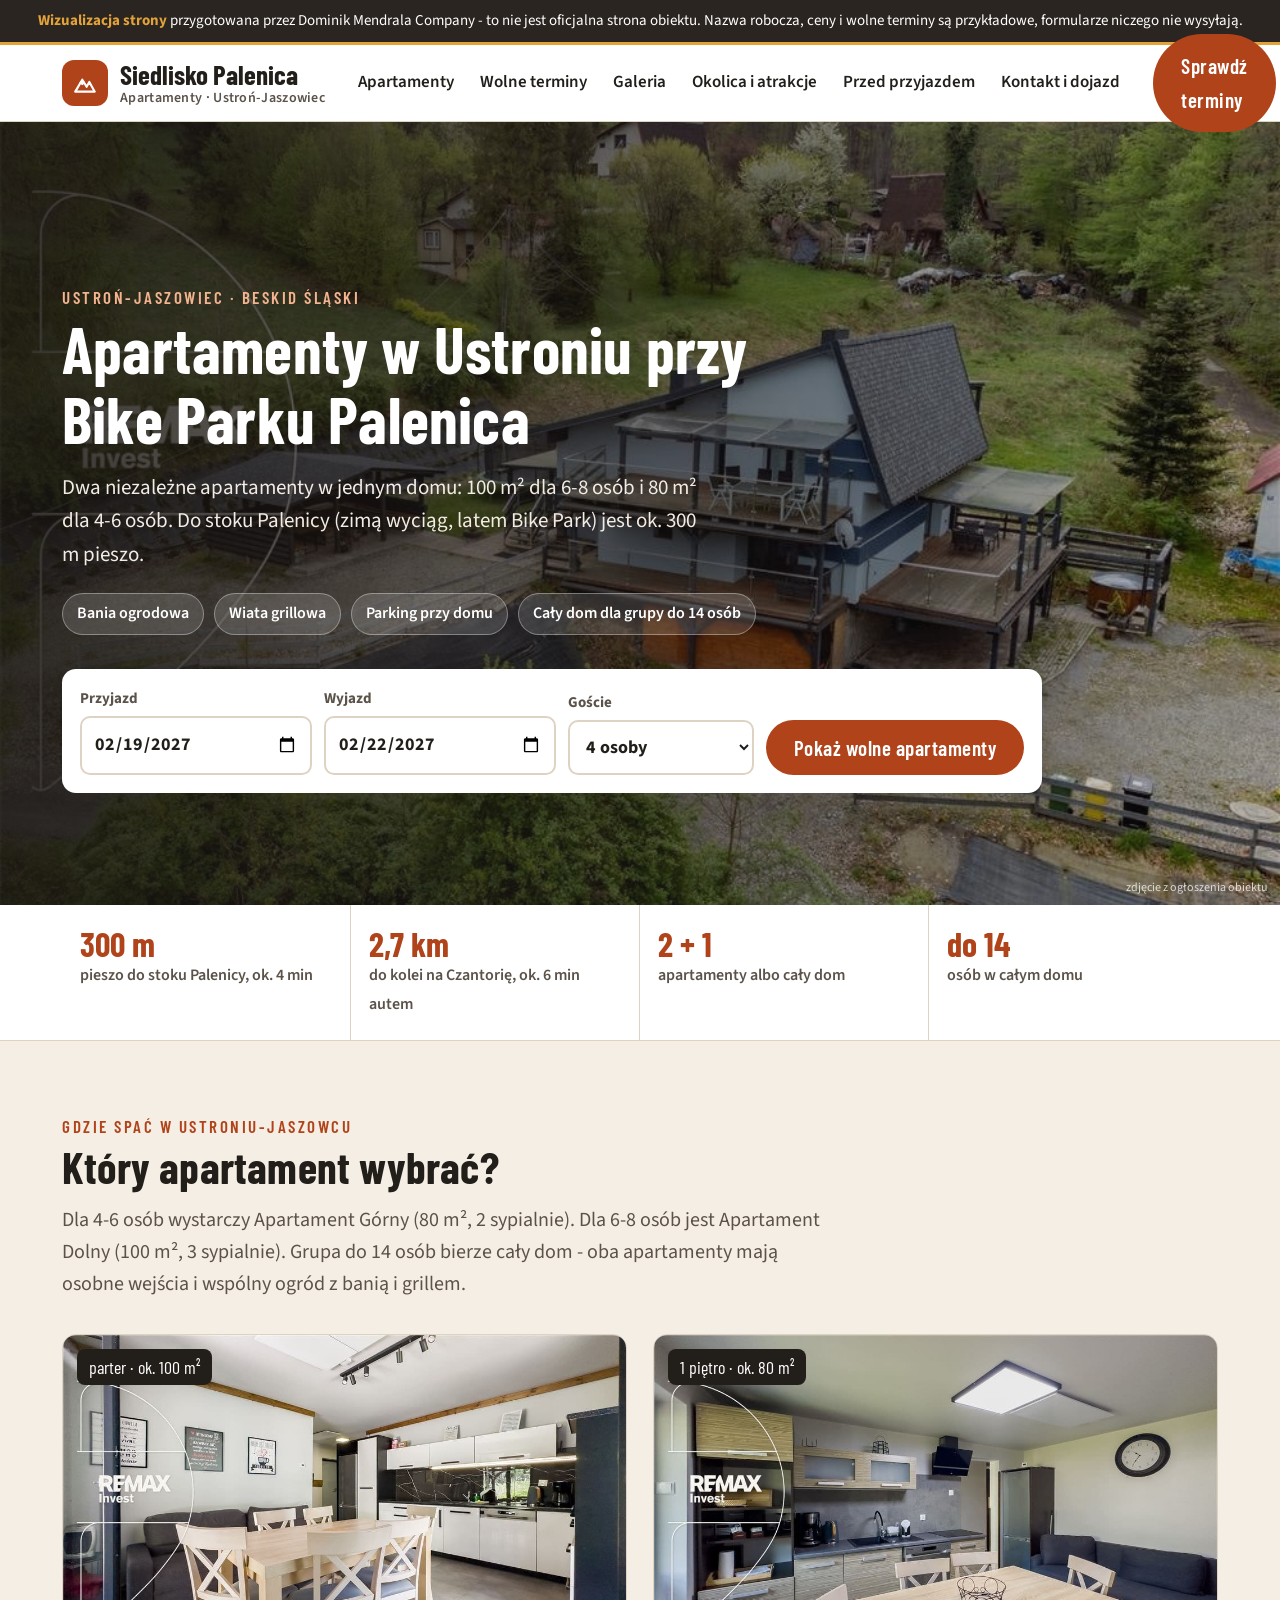
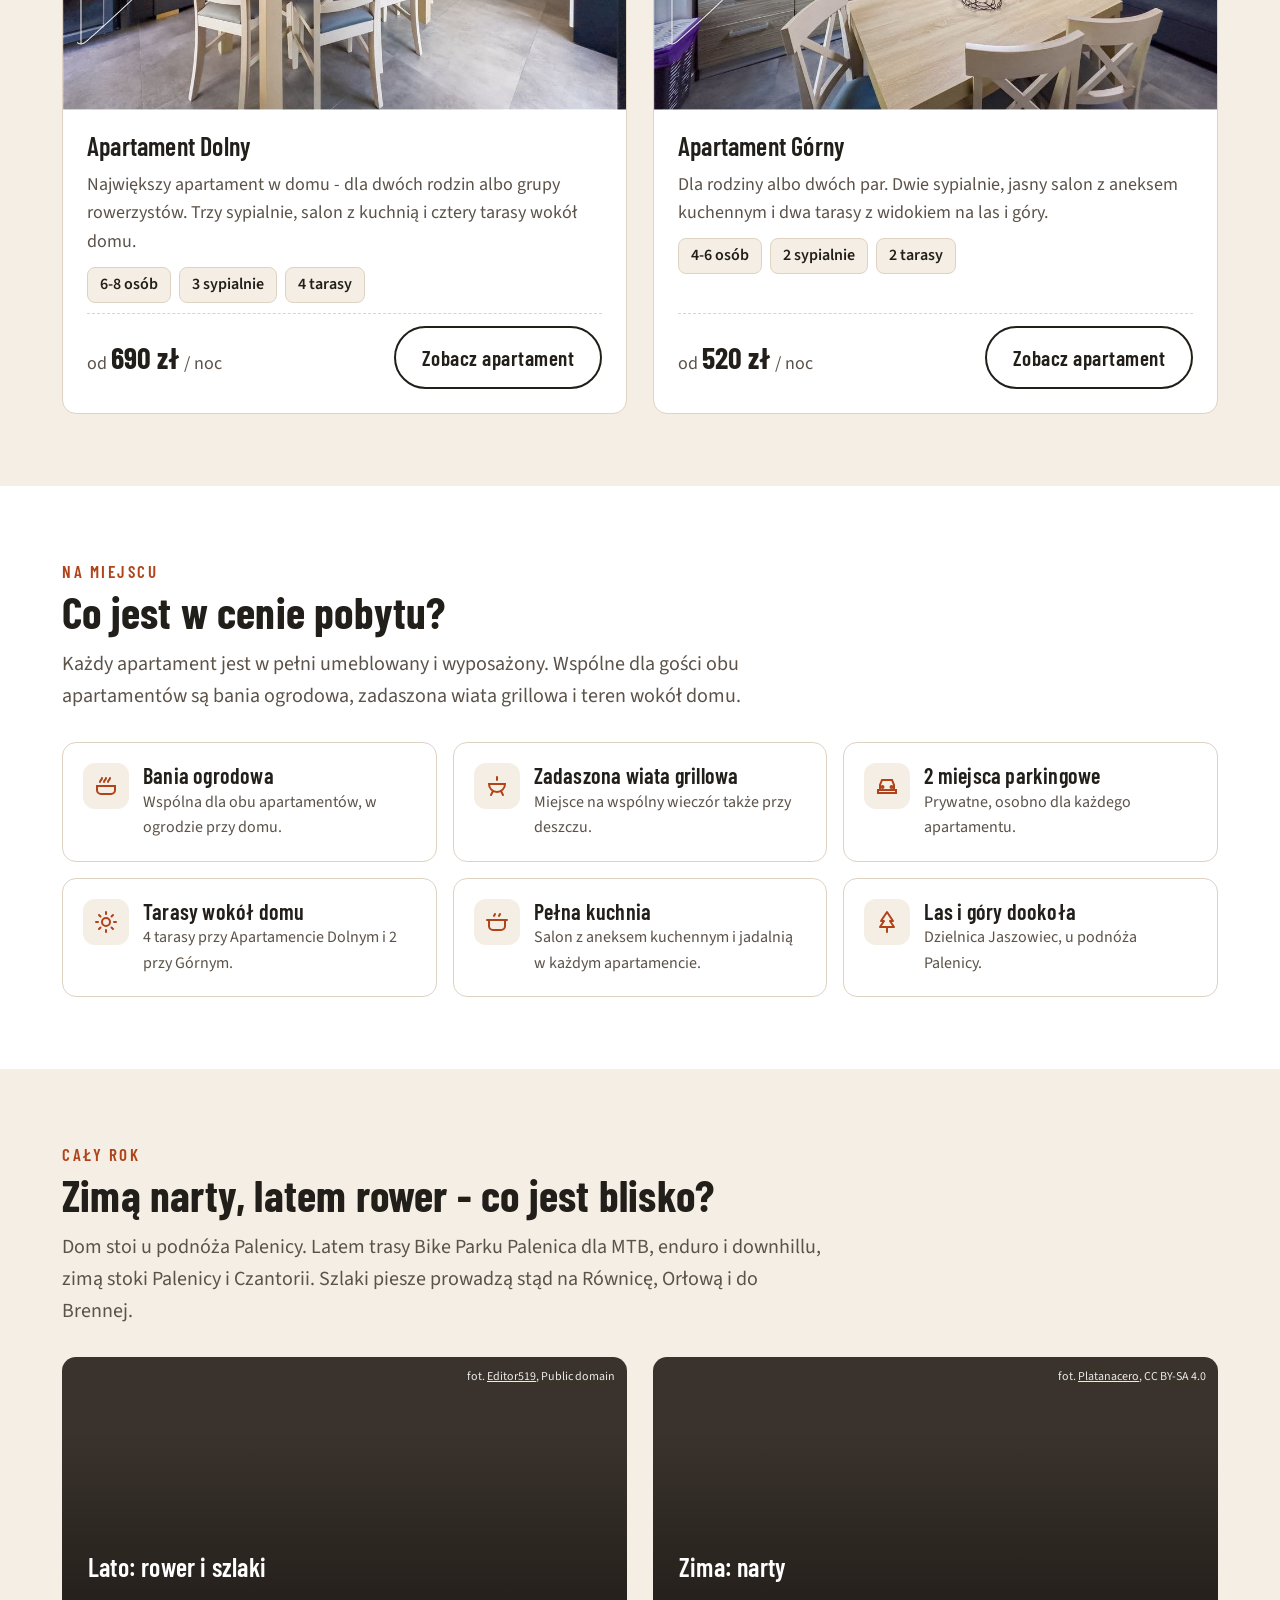
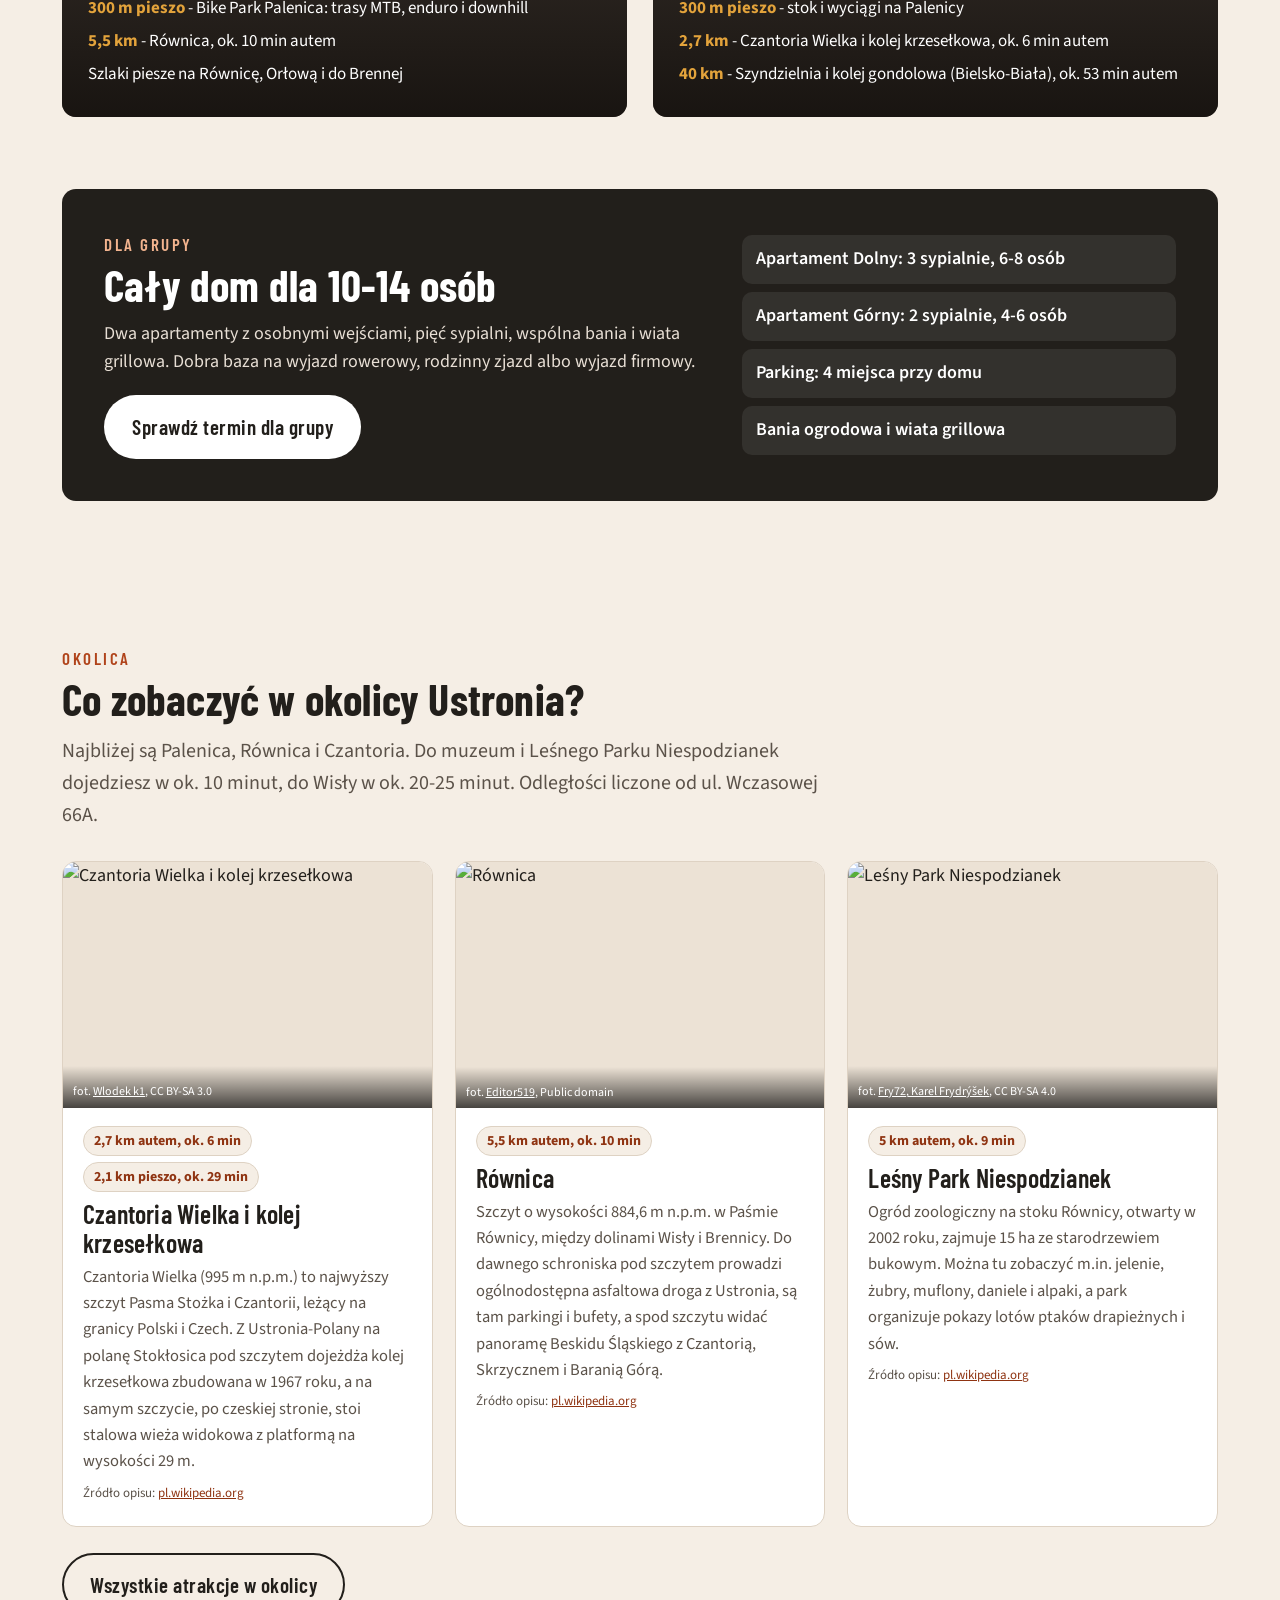
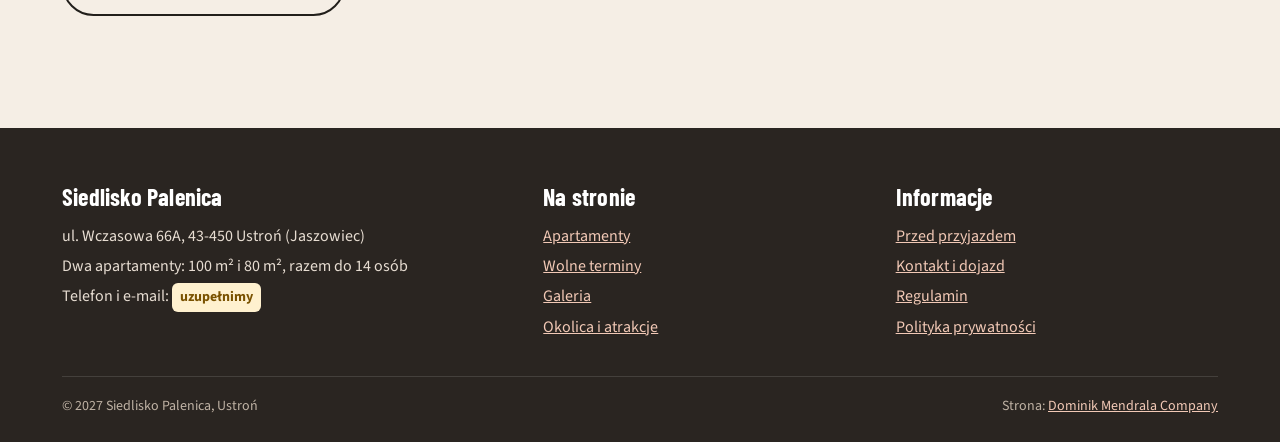
==== index.html @ 00239692 "Wizualizacja strony (próbka)" ====
<!DOCTYPE html>
<html lang="pl">
<head>
<meta charset="UTF-8">
<meta name="viewport" content="width=device-width, initial-scale=1">
<title>Apartamenty w Ustroniu przy Bike Parku Palenica dla 4-14 osób</title>
<meta name="description" content="Dwa apartamenty 80 i 100 m² w Ustroniu-Jaszowcu, 300 m pieszo do Bike Parku Palenica. Bania, grill, tarasy, parking. Sprawdź wolne terminy online.">
<meta name="robots" content="noindex, nofollow">
<link rel="preconnect" href="https://fonts.googleapis.com">
<link rel="preconnect" href="https://fonts.gstatic.com" crossorigin>
<link rel="stylesheet" href="https://fonts.googleapis.com/css2?family=Barlow+Condensed:wght@600;700&family=Source+Sans+3:wght@400;600;700&display=swap">
<link rel="stylesheet" href="assets/style.css?v=20261124b">
</head>
<body data-base="" data-page="start">
<div class="demo-bar"><span class="db-long"><b>Wizualizacja strony</b> przygotowana przez Dominik Mendrala Company - to nie jest oficjalna strona obiektu. Nazwa robocza, ceny i wolne terminy są przykładowe, formularze niczego nie wysyłają.</span><span class="db-short"><b>Próbka strony</b> - to nie jest oficjalna strona obiektu, ceny i terminy przykładowe</span></div>
<header>
  <div class="wrap nav">
    <a class="logo" href="./" aria-label="Siedlisko Palenica - strona główna">
      <span class="logo-mark" aria-hidden="true"><svg width="26" height="26" viewBox="0 0 24 24" fill="none" stroke="currentColor" stroke-width="2" stroke-linecap="round" stroke-linejoin="round"><path d="m3 20 6.5-11 4 6.5L16 11l5 9z"/><path d="m8 11.5 1.5 1.5 1.5-1.5"/></svg></span>
      <span class="logo-txt">Siedlisko Palenica<small>Apartamenty · Ustroń-Jaszowiec</small></span>
    </a>
    <ul class="menu"><li><a href="apartamenty/">Apartamenty</a></li><li><a href="rezerwacja/">Wolne terminy</a></li><li><a href="galeria/">Galeria</a></li><li><a href="okolica/">Okolica i atrakcje</a></li><li><a href="przed-przyjazdem/">Przed przyjazdem</a></li><li><a href="kontakt/">Kontakt i dojazd</a></li></ul>
    <div class="nav-right"><a class="btn btn-rust" href="rezerwacja/">Sprawdź terminy</a></div>
    <button class="burger" type="button" aria-label="Menu" aria-expanded="false" onclick="const h=this.closest('header');h.classList.toggle('open');this.setAttribute('aria-expanded',h.classList.contains('open'))"><span></span><span></span><span></span></button>
  </div>
</header>
<main>
<section class="hero" style="background-image:url('img/dom-z-apartamentami-ustron-jaszowiec.jpg')">
  <div class="wrap">
    <span class="kicker" style="color:#f3b48f">Ustroń-Jaszowiec · Beskid Śląski</span>
    <h1>Apartamenty w Ustroniu przy Bike Parku Palenica</h1>
    <p class="sub">Dwa niezależne apartamenty w jednym domu: 100 m² dla 6-8 osób i 80 m² dla 4-6 osób. Do stoku Palenicy (zimą wyciąg, latem Bike Park) jest ok. 300 m pieszo.</p>
    <div class="chips"><span class="chip">Bania ogrodowa</span><span class="chip">Wiata grillowa</span><span class="chip">Parking przy domu</span><span class="chip">Cały dom dla grupy do 14 osób</span></div>
    <form class="search" id="quickSearch" action="rezerwacja/" method="get">
      <label>Przyjazd<input type="date" id="sIn" name="in" min="2026-12-01" max="2027-11-29" value="2027-02-19" required></label>
      <label>Wyjazd<input type="date" id="sOut" name="out" min="2026-12-02" max="2027-11-30" value="2027-02-22" required></label>
      <label>Goście<select id="sGuests" name="g"><option value="1">1 osoba</option><option value="2">2 osoby</option><option value="3">3 osoby</option><option value="4" selected>4 osoby</option><option value="5">5 osób</option><option value="6">6 osób</option><option value="7">7 osób</option><option value="8">8 osób</option><option value="9">9 osób</option><option value="10">10 osób</option><option value="11">11 osób</option><option value="12">12 osób</option><option value="13">13 osób</option><option value="14">14 osób</option></select></label>
      <button class="btn btn-rust" type="submit">Pokaż wolne apartamenty</button>
    </form>
  </div>
  <div class="photo-credit">zdjęcie z ogłoszenia obiektu</div>
</section>
<div class="facts"><div class="wrap">
  <div class="fact"><b>300 m</b><span>pieszo do stoku Palenicy, ok. 4 min</span></div>
  <div class="fact"><b>2,7 km</b><span>do kolei na Czantorię, ok. 6 min autem</span></div>
  <div class="fact"><b>2 + 1</b><span>apartamenty albo cały dom</span></div>
  <div class="fact"><b>do 14</b><span>osób w całym domu</span></div>
</div></div>
<section><div class="wrap">
  <span class="kicker">Gdzie spać w Ustroniu-Jaszowcu</span>
  <h2>Który apartament wybrać?</h2>
  <p class="lead">Dla 4-6 osób wystarczy Apartament Górny (80 m², 2 sypialnie). Dla 6-8 osób jest Apartament Dolny (100 m², 3 sypialnie). Grupa do 14 osób bierze cały dom - oba apartamenty mają osobne wejścia i wspólny ogród z banią i grillem.</p>
  <div class="apt-pair"><article class="apt">
    <div class="pic"><img src="img/salon-z-kuchnia-apartament-dolny-ustron.jpg" alt="Salon z aneksem kuchennym i stołem w Apartamencie Dolnym" loading="lazy" data-full="img/salon-z-kuchnia-apartament-dolny-ustron.jpg"><span class="tag">parter · ok. 100 m²</span></div>
    <div class="body">
      <h3>Apartament Dolny</h3>
      <p class="muted">Największy apartament w domu - dla dwóch rodzin albo grupy rowerzystów. Trzy sypialnie, salon z kuchnią i cztery tarasy wokół domu.</p>
      <div class="specs"><span>6-8 osób</span><span>3 sypialnie</span><span>4 tarasy</span></div>
      <div class="from"><div><span class="muted">od</span> <b>690 zł</b> <span class="muted">/ noc</span></div><a class="btn btn-line" href="apartamenty/#dolny">Zobacz apartament</a></div>
    </div>
  </article><article class="apt">
    <div class="pic"><img src="img/salon-z-kuchnia-apartament-gorny-ustron.jpg" alt="Kuchnia z jadalnią i sofą w Apartamencie Górnym" loading="lazy" data-full="img/salon-z-kuchnia-apartament-gorny-ustron.jpg"><span class="tag">1 piętro · ok. 80 m²</span></div>
    <div class="body">
      <h3>Apartament Górny</h3>
      <p class="muted">Dla rodziny albo dwóch par. Dwie sypialnie, jasny salon z aneksem kuchennym i dwa tarasy z widokiem na las i góry.</p>
      <div class="specs"><span>4-6 osób</span><span>2 sypialnie</span><span>2 tarasy</span></div>
      <div class="from"><div><span class="muted">od</span> <b>520 zł</b> <span class="muted">/ noc</span></div><a class="btn btn-line" href="apartamenty/#gorny">Zobacz apartament</a></div>
    </div>
  </article></div>
</div></section>
<section style="background:var(--paper)"><div class="wrap">
  <span class="kicker">Na miejscu</span>
  <h2>Co jest w cenie pobytu?</h2>
  <p class="lead">Każdy apartament jest w pełni umeblowany i wyposażony. Wspólne dla gości obu apartamentów są bania ogrodowa, zadaszona wiata grillowa i teren wokół domu.</p>
  <div class="amen"><div class="am"><div class="ic"><svg width="24" height="24" viewBox="0 0 24 24" fill="none" stroke="currentColor" stroke-width="2" stroke-linecap="round"><path d="M8 4c0 2-2 2-2 4M12 4c0 2-2 2-2 4M16 4c0 2-2 2-2 4"/><path d="M3 12h18v4a4 4 0 0 1-4 4H7a4 4 0 0 1-4-4z"/></svg></div><div><h3>Bania ogrodowa</h3><p>Wspólna dla obu apartamentów, w ogrodzie przy domu.</p></div></div><div class="am"><div class="ic"><svg width="24" height="24" viewBox="0 0 24 24" fill="none" stroke="currentColor" stroke-width="2" stroke-linecap="round"><path d="M4 10h16a8 8 0 0 1-16 0z"/><path d="M8 17l-2 4M16 17l2 4M12 6V3"/></svg></div><div><h3>Zadaszona wiata grillowa</h3><p>Miejsce na wspólny wieczór także przy deszczu.</p></div></div><div class="am"><div class="ic"><svg width="24" height="24" viewBox="0 0 24 24" fill="none" stroke="currentColor" stroke-width="2" stroke-linecap="round"><path d="M5 16V11l2-5h10l2 5v5"/><path d="M3 16h18v3H3z"/><circle cx="7.5" cy="13" r="1"/><circle cx="16.5" cy="13" r="1"/></svg></div><div><h3>2 miejsca parkingowe</h3><p>Prywatne, osobno dla każdego apartamentu.</p></div></div><div class="am"><div class="ic"><svg width="24" height="24" viewBox="0 0 24 24" fill="none" stroke="currentColor" stroke-width="2" stroke-linecap="round"><circle cx="12" cy="12" r="4"/><path d="M12 2v2M12 20v2M2 12h2M20 12h2M5 5l1.5 1.5M17.5 17.5 19 19M5 19l1.5-1.5M17.5 6.5 19 5"/></svg></div><div><h3>Tarasy wokół domu</h3><p>4 tarasy przy Apartamencie Dolnym i 2 przy Górnym.</p></div></div><div class="am"><div class="ic"><svg width="24" height="24" viewBox="0 0 24 24" fill="none" stroke="currentColor" stroke-width="2" stroke-linecap="round"><path d="M4 10h16v6a4 4 0 0 1-4 4H8a4 4 0 0 1-4-4z"/><path d="M2 10h20M9 6c0-1 1-1 1-2M14 6c0-1 1-1 1-2"/></svg></div><div><h3>Pełna kuchnia</h3><p>Salon z aneksem kuchennym i jadalnią w każdym apartamencie.</p></div></div><div class="am"><div class="ic"><svg width="24" height="24" viewBox="0 0 24 24" fill="none" stroke="currentColor" stroke-width="2" stroke-linecap="round" stroke-linejoin="round"><path d="m12 2 6 9h-3l4 6H5l4-6H6z"/><path d="M12 17v5"/></svg></div><div><h3>Las i góry dookoła</h3><p>Dzielnica Jaszowiec, u podnóża Palenicy.</p></div></div></div>
</div></section>
<section><div class="wrap">
  <span class="kicker">Cały rok</span>
  <h2>Zimą narty, latem rower - co jest blisko?</h2>
  <p class="lead">Dom stoi u podnóża Palenicy. Latem trasy Bike Parku Palenica dla MTB, enduro i downhillu, zimą stoki Palenicy i Czantorii. Szlaki piesze prowadzą stąd na Równicę, Orłową i do Brennej.</p>
  <div class="seasons">
    <div class="season" style="background-image:url('https://thumb.wikimedia.org/wikipedia/commons/thumb/1/10/R%C3%B3wnica.JPG/960px-R%C3%B3wnica.JPG')"><div class="cr">fot. <a href="https://commons.wikimedia.org/wiki/File:R%C3%B3wnica.JPG" rel="nofollow noopener" target="_blank">Editor519</a>, Public domain</div><div class="in"><h3>Lato: rower i szlaki</h3><ul>
      <li><b>300 m pieszo</b> - Bike Park Palenica: trasy MTB, enduro i downhill</li>
      <li><b>5,5 km</b> - Równica, ok. 10 min autem</li>
      <li>Szlaki piesze na Równicę, Orłową i do Brennej</li></ul></div></div>
    <div class="season" style="background-image:url('https://thumb.wikimedia.org/wikipedia/commons/thumb/a/ac/Ustro%C5%84%2C_g%C3%B3ra_Palenica_1.jpg/960px-Ustro%C5%84%2C_g%C3%B3ra_Palenica_1.jpg')"><div class="cr">fot. <a href="https://commons.wikimedia.org/wiki/File:Ustro%C5%84,_g%C3%B3ra_Palenica_1.jpg" rel="nofollow noopener" target="_blank">Platanacero</a>, CC BY-SA 4.0</div><div class="in"><h3>Zima: narty</h3><ul>
      <li><b>300 m pieszo</b> - stok i wyciągi na Palenicy</li>
      <li><b>2,7 km</b> - Czantoria Wielka i kolej krzesełkowa, ok. 6 min autem</li>
      <li><b>40 km</b> - Szyndzielnia i kolej gondolowa (Bielsko-Biała), ok. 53 min autem</li></ul></div></div>
  </div>
</div></section>
<section style="padding-top:0"><div class="wrap">
  <div class="band">
    <div><span class="kicker" style="color:#f3b48f">Dla grupy</span><h2>Cały dom dla 10-14 osób</h2><p>Dwa apartamenty z osobnymi wejściami, pięć sypialni, wspólna bania i wiata grillowa. Dobra baza na wyjazd rowerowy, rodzinny zjazd albo wyjazd firmowy.</p><a class="btn btn-light" style="margin-top:18px" href="rezerwacja/?apartament=cale&g=12">Sprawdź termin dla grupy</a></div>
    <ul><li>Apartament Dolny: 3 sypialnie, 6-8 osób</li><li>Apartament Górny: 2 sypialnie, 4-6 osób</li><li>Parking: 4 miejsca przy domu</li><li>Bania ogrodowa i wiata grillowa</li></ul>
  </div>
</div></section>
<section><div class="wrap">
  <span class="kicker">Okolica</span>
  <h2>Co zobaczyć w okolicy Ustronia?</h2>
  <p class="lead">Najbliżej są Palenica, Równica i Czantoria. Do muzeum i Leśnego Parku Niespodzianek dojedziesz w ok. 10 minut, do Wisły w ok. 20-25 minut. Odległości liczone od ul. Wczasowej 66A.</p>
  <div class="attr-grid"><article class="attr"><figure><img src="https://thumb.wikimedia.org/wikipedia/commons/thumb/6/60/Widok_z_g%C3%B3rnej_stacji_wyci%C4%85gu_krzese%C5%82kowego%2C_Czantoria_2018.05.06.jpg/960px-Widok_z_g%C3%B3rnej_stacji_wyci%C4%85gu_krzese%C5%82kowego%2C_Czantoria_2018.05.06.jpg" alt="Czantoria Wielka i kolej krzesełkowa" loading="lazy" width="960" height="640"><figcaption>fot. <a href="https://commons.wikimedia.org/wiki/File:Widok_z_g%C3%B3rnej_stacji_wyci%C4%85gu_krzese%C5%82kowego,_Czantoria_2018.05.06.jpg" rel="nofollow noopener" target="_blank">Wlodek k1</a>, CC BY-SA 3.0</figcaption></figure>
    <div class="attr-body"><div class="dist"><span>2,7 km autem, ok. 6 min</span><span>2,1 km pieszo, ok. 29 min</span></div><h3>Czantoria Wielka i kolej krzesełkowa</h3><p>Czantoria Wielka (995 m n.p.m.) to najwyższy szczyt Pasma Stożka i Czantorii, leżący na granicy Polski i Czech. Z Ustronia-Polany na polanę Stokłosica pod szczytem dojeżdża kolej krzesełkowa zbudowana w 1967 roku, a na samym szczycie, po czeskiej stronie, stoi stalowa wieża widokowa z platformą na wysokości 29 m.</p><p class="src muted">Źródło opisu: <a href="https://pl.wikipedia.org/wiki/Czantoria_Wielka" rel="nofollow noopener" target="_blank">pl.wikipedia.org</a></p></div></article><article class="attr"><figure><img src="https://thumb.wikimedia.org/wikipedia/commons/thumb/1/10/R%C3%B3wnica.JPG/960px-R%C3%B3wnica.JPG" alt="Równica" loading="lazy" width="960" height="640"><figcaption>fot. <a href="https://commons.wikimedia.org/wiki/File:R%C3%B3wnica.JPG" rel="nofollow noopener" target="_blank">Editor519</a>, Public domain</figcaption></figure>
    <div class="attr-body"><div class="dist"><span>5,5 km autem, ok. 10 min</span></div><h3>Równica</h3><p>Szczyt o wysokości 884,6 m n.p.m. w Paśmie Równicy, między dolinami Wisły i Brennicy. Do dawnego schroniska pod szczytem prowadzi ogólnodostępna asfaltowa droga z Ustronia, są tam parkingi i bufety, a spod szczytu widać panoramę Beskidu Śląskiego z Czantorią, Skrzycznem i Baranią Górą.</p><p class="src muted">Źródło opisu: <a href="https://pl.wikipedia.org/wiki/R%C3%B3wnica_(szczyt)" rel="nofollow noopener" target="_blank">pl.wikipedia.org</a></p></div></article><article class="attr"><figure><img src="https://thumb.wikimedia.org/wikipedia/commons/thumb/a/a3/Le%C5%9Bny_Park_Niespodzianek%2C_Ustro%C5%84%2C_Polska_2.jpg/960px-Le%C5%9Bny_Park_Niespodzianek%2C_Ustro%C5%84%2C_Polska_2.jpg" alt="Leśny Park Niespodzianek" loading="lazy" width="960" height="640"><figcaption>fot. <a href="https://commons.wikimedia.org/wiki/File:Le%C5%9Bny_Park_Niespodzianek,_Ustro%C5%84,_Polska_2.jpg" rel="nofollow noopener" target="_blank">Fry72, Karel Frydrýšek</a>, CC BY-SA 4.0</figcaption></figure>
    <div class="attr-body"><div class="dist"><span>5 km autem, ok. 9 min</span></div><h3>Leśny Park Niespodzianek</h3><p>Ogród zoologiczny na stoku Równicy, otwarty w 2002 roku, zajmuje 15 ha ze starodrzewiem bukowym. Można tu zobaczyć m.in. jelenie, żubry, muflony, daniele i alpaki, a park organizuje pokazy lotów ptaków drapieżnych i sów.</p><p class="src muted">Źródło opisu: <a href="https://pl.wikipedia.org/wiki/Le%C5%9Bny_Park_Niespodzianek_w_Ustroniu" rel="nofollow noopener" target="_blank">pl.wikipedia.org</a></p></div></article></div>
  <p style="margin-top:26px"><a class="btn btn-line" href="okolica/">Wszystkie atrakcje w okolicy</a></p>
</div></section>
</main>
<footer>
  <div class="wrap">
    <div class="foot">
      <div>
        <h4>Siedlisko Palenica</h4>
        <p>ul. Wczasowa 66A, 43-450 Ustroń (Jaszowiec)<br>Dwa apartamenty: 100 m² i 80 m², razem do 14 osób<br>Telefon i e-mail: <span class="todo">uzupełnimy</span></p>
      </div>
      <div>
        <h4>Na stronie</h4>
        <p><a href="apartamenty/">Apartamenty</a><br><a href="rezerwacja/">Wolne terminy</a><br><a href="galeria/">Galeria</a><br><a href="okolica/">Okolica i atrakcje</a></p>
      </div>
      <div>
        <h4>Informacje</h4>
        <p><a href="przed-przyjazdem/">Przed przyjazdem</a><br><a href="kontakt/">Kontakt i dojazd</a><br><a href="#">Regulamin</a><br><a href="#">Polityka prywatności</a></p>
      </div>
    </div>
    <div class="copy"><span>© 2027 Siedlisko Palenica, Ustroń</span><span>Strona: <a href="https://dmcompany.com.pl">Dominik Mendrala Company</a></span></div>
  </div>
</footer>
<a class="btn btn-rust mobile-cta" href="rezerwacja/">Sprawdź wolne terminy</a>
<script src="assets/app.js?v=20261124b"></script>
</body>
</html>
---- assets/style.css ----
/* Wizualizacja - Siedlisko Palenica, Ustroń. Kolory: grafit, rdza, piasek. Czcionki: Barlow Condensed + Source Sans 3. */
:root{
  --ink:#221f1b; --muted:#5b5249; --rust:#b0431a; --rust-d:#8f3412; --sand:#f5eee5; --sand-2:#ece2d5;
  --line:#ded2c3; --paper:#fff; --night:#2a2521; --amber:#e3a33b; --ok:#2f6b3a; --bad:#9b2c1c;
  --r:14px; --shadow:0 10px 30px rgba(34,31,27,.12);
  --head:'Barlow Condensed',system-ui,sans-serif; --body:'Source Sans 3',system-ui,sans-serif;
}
*{box-sizing:border-box;margin:0;padding:0}
html{scroll-behavior:smooth}
body{font-family:var(--body);font-size:18px;line-height:1.6;color:var(--ink);background:var(--sand);-webkit-font-smoothing:antialiased}
img{max-width:100%;display:block}
a{color:var(--rust-d)}
h1,h2,h3,h4{font-family:var(--head);line-height:1.1;letter-spacing:.2px}
h1{font-size:clamp(38px,5.4vw,64px);font-weight:700}
h2{font-size:clamp(32px,3.6vw,44px);font-weight:700}
h3{font-size:26px;font-weight:600}
.wrap{max-width:1200px;margin:0 auto;padding:0 22px}
section{padding:72px 0}
.kicker{font-family:var(--head);font-weight:600;font-size:17px;letter-spacing:2.5px;text-transform:uppercase;color:var(--rust)}
.lead{font-size:20px;color:var(--muted);max-width:760px;margin-top:12px}
.muted{color:var(--muted)}
.btn{display:inline-flex;align-items:center;justify-content:center;gap:8px;font-family:var(--head);font-size:21px;font-weight:600;letter-spacing:.5px;padding:13px 26px;border-radius:999px;border:2px solid transparent;cursor:pointer;text-decoration:none;transition:.15s}
.btn-rust{background:var(--rust);color:#fff}
.btn-rust:hover{background:var(--rust-d)}
.btn-line{background:transparent;color:var(--ink);border-color:var(--ink)}
.btn-line:hover{background:var(--ink);color:#fff}
.btn-light{background:#fff;color:var(--ink)}
.btn[disabled]{opacity:.45;cursor:not-allowed}

/* pasek próbki */
.demo-bar{background:var(--night);color:#fff;font-size:15px;padding:9px 16px;text-align:center;border-bottom:3px solid var(--amber)}
.demo-bar b{color:var(--amber)}
.db-short{display:none}

/* nagłówek */
header{background:var(--paper);border-bottom:1px solid var(--line);position:sticky;top:0;z-index:40}
.nav{display:flex;align-items:center;gap:22px;height:76px}
.logo{display:flex;align-items:center;gap:12px;text-decoration:none;color:var(--ink)}
.logo-mark{width:46px;height:46px;border-radius:12px;background:var(--rust);color:#fff;display:grid;place-items:center}
.logo-txt{font-family:var(--head);font-size:27px;font-weight:700;line-height:1;white-space:nowrap}
.logo-txt small{display:block;white-space:nowrap;font-family:var(--body);font-size:14px;font-weight:600;color:var(--muted);letter-spacing:.3px;margin-top:3px}
.menu{display:flex;list-style:none;gap:4px;margin-left:auto}
.menu a{display:block;white-space:nowrap;padding:8px 11px;border-radius:10px;text-decoration:none;color:var(--ink);font-weight:600;font-size:17px}
.menu a:hover{background:var(--sand)}
.menu a.on{color:var(--rust-d);box-shadow:inset 0 -3px 0 var(--rust)}
.burger{display:none;margin-left:auto;background:none;border:0;width:48px;height:48px;cursor:pointer;flex-direction:column;justify-content:center;gap:6px;align-items:center}
.burger span{display:block;width:28px;height:3px;background:var(--ink);border-radius:3px;transition:.2s}

/* hero startowy */
.hero{position:relative;min-height:640px;display:flex;align-items:flex-end;color:#fff;background:#3a332d center/cover no-repeat}
.hero::before{content:"";position:absolute;inset:0;background:linear-gradient(90deg,rgba(25,21,18,.86) 0%,rgba(25,21,18,.55) 48%,rgba(25,21,18,.15) 100%)}
.hero .wrap{position:relative;width:100%;padding-top:90px;padding-bottom:40px}
.hero h1{max-width:760px}
.hero p.sub{font-size:21px;max-width:640px;margin-top:16px;color:#f3ece4}
.hero .chips{display:flex;flex-wrap:wrap;gap:10px;margin-top:22px}
.chip{display:inline-flex;align-items:center;gap:7px;background:rgba(255,255,255,.14);border:1px solid rgba(255,255,255,.35);padding:7px 14px;border-radius:999px;font-weight:600;font-size:16px}
.photo-credit{position:absolute;right:12px;bottom:8px;font-size:12px;color:#eee;opacity:.85;z-index:2}
.photo-credit a{color:#fff}

/* wyszukiwarka */
.search{display:grid;grid-template-columns:1fr 1fr .8fr auto;gap:12px;background:var(--paper);color:var(--ink);padding:18px;border-radius:var(--r);box-shadow:var(--shadow);margin-top:34px;max-width:980px;align-items:end}
.search label{display:flex;flex-direction:column;font-size:15px;font-weight:700;color:var(--muted);gap:5px}
.search input,.search select{font:inherit;font-size:18px;color:var(--ink);padding:12px 12px;border:2px solid var(--line);border-radius:10px;background:#fff;min-height:52px}
.search input:focus,.search select:focus{outline:none;border-color:var(--rust)}
.search .btn{min-height:52px}
.search.inline{margin-top:0;box-shadow:none;border:1px solid var(--line)}

/* pas faktów */
.facts{background:var(--paper);border-bottom:1px solid var(--line)}
.facts .wrap{display:grid;grid-template-columns:repeat(4,1fr);gap:0}
.fact{padding:22px 18px;border-right:1px solid var(--line)}
.fact:last-child{border-right:0}
.fact b{display:block;font-family:var(--head);font-size:34px;color:var(--rust);line-height:1}
.fact span{font-size:16px;color:var(--muted);font-weight:600}

/* apartamenty - karty */
.apt-pair{display:grid;grid-template-columns:1fr 1fr;gap:26px;margin-top:34px}
.apt{background:var(--paper);border-radius:var(--r);overflow:hidden;border:1px solid var(--line);display:flex;flex-direction:column}
.apt .pic{position:relative;aspect-ratio:16/10;background:var(--sand-2)}
.apt .pic img{width:100%;height:100%;object-fit:cover}
.apt .tag{position:absolute;left:14px;top:14px;background:var(--ink);color:#fff;font-family:var(--head);font-size:18px;padding:4px 12px;border-radius:8px}
.apt .body{padding:22px 24px 24px;display:flex;flex-direction:column;gap:10px;flex:1}
.apt .specs{display:flex;flex-wrap:wrap;gap:8px}
.apt .specs span{background:var(--sand);border:1px solid var(--line);padding:4px 12px;border-radius:8px;font-size:16px;font-weight:600}
.apt .from{margin-top:auto;display:flex;align-items:center;justify-content:space-between;gap:12px;flex-wrap:wrap;padding-top:12px;border-top:1px dashed var(--line)}
.apt .from b{font-family:var(--head);font-size:30px}

/* placeholder zdjęcia */
.ph{width:100%;height:100%;min-height:200px;display:grid;place-items:center;text-align:center;padding:20px;background:repeating-linear-gradient(45deg,#e9dfd2,#e9dfd2 14px,#e3d7c8 14px,#e3d7c8 28px);color:var(--muted);font-weight:700;font-size:16px}
.ph small{display:block;font-weight:600;font-size:14px}

/* udogodnienia */
.amen{display:grid;grid-template-columns:repeat(3,1fr);gap:16px;margin-top:30px}
.am{background:var(--paper);border:1px solid var(--line);border-radius:var(--r);padding:20px;display:flex;gap:14px;align-items:flex-start}
.am .ic{flex:0 0 46px;height:46px;border-radius:12px;background:var(--sand);display:grid;place-items:center;color:var(--rust)}
.am h3{font-size:22px}
.am p{font-size:16px;color:var(--muted);margin-top:2px}

/* dwa sezony */
.seasons{display:grid;grid-template-columns:1fr 1fr;gap:26px;margin-top:30px}
.season{position:relative;border-radius:var(--r);overflow:hidden;min-height:360px;color:#fff;display:flex;align-items:flex-end;background:#3a332d center/cover}
.season::before{content:"";position:absolute;inset:0;background:linear-gradient(180deg,rgba(0,0,0,0) 20%,rgba(20,16,13,.88))}
.season .in{position:relative;padding:26px}
.season ul{list-style:none;margin-top:10px}
.season li{padding:3px 0;font-size:17px}
.season li b{color:var(--amber)}
.season .cr{position:absolute;top:10px;right:12px;font-size:12px;opacity:.9;z-index:2}
.season .cr a{color:#fff}

/* atrakcje */
.attr-grid{display:grid;grid-template-columns:repeat(3,1fr);gap:22px;margin-top:30px}
.attr{background:var(--paper);border-radius:var(--r);overflow:hidden;border:1px solid var(--line);display:flex;flex-direction:column}
.attr figure{position:relative;aspect-ratio:3/2;background:var(--sand-2)}
.attr figure img{width:100%;height:100%;object-fit:cover}
.attr figcaption{position:absolute;left:0;right:0;bottom:0;background:linear-gradient(0deg,rgba(0,0,0,.7),transparent);color:#fff;font-size:12px;padding:16px 10px 6px}
.attr figcaption a{color:#fff}
.attr .attr-body{padding:18px 20px 22px}
.dist{display:flex;flex-wrap:wrap;gap:6px;margin-bottom:8px}
.dist span{font-size:14px;font-weight:700;background:var(--sand);border:1px solid var(--line);border-radius:999px;padding:3px 10px;color:var(--rust-d)}
.attr p{font-size:16.5px;color:var(--muted);margin-top:6px}
.attr .src{font-size:13px;margin-top:8px}
.group-title{margin-top:56px}

/* pas grupy */
.band{background:var(--ink);color:#fff;border-radius:var(--r);padding:42px;display:grid;grid-template-columns:1.4fr 1fr;gap:30px;align-items:center}
.band p{color:#e8dfd5;margin-top:10px}
.band ul{list-style:none;display:grid;gap:8px}
.band li{background:rgba(255,255,255,.08);border-radius:10px;padding:10px 14px;font-weight:600}

/* strona podstrony - nagłówek */
.page-hero{color:#fff;background:#3a332d center/cover;position:relative;padding:86px 0 54px}
.page-hero::before{content:"";position:absolute;inset:0;background:linear-gradient(90deg,rgba(25,21,18,.88),rgba(25,21,18,.45))}
.page-hero .wrap{position:relative}
.page-hero p{font-size:20px;max-width:720px;margin-top:12px;color:#f1e9df}
.crumbs{font-size:15px;margin-bottom:12px;color:#e9dfd3}
.crumbs a{color:#fff}

/* apartament - szczegóły */
.apt-detail{display:grid;grid-template-columns:1.25fr 1fr;gap:34px;align-items:start;margin-top:10px}
.apt-detail + .apt-detail{margin-top:70px;padding-top:60px;border-top:2px solid var(--line)}
.strip{display:grid;grid-template-columns:2fr 1fr;grid-template-rows:1fr 1fr;gap:10px;height:440px}
.strip > *{border-radius:12px;overflow:hidden;background:var(--sand-2)}
.strip > *:first-child{grid-row:1/3}
.strip img{width:100%;height:100%;object-fit:cover}
table.spec{width:100%;border-collapse:collapse;background:var(--paper);border-radius:var(--r);overflow:hidden;border:1px solid var(--line);margin-top:18px}
table.spec th,table.spec td{text-align:left;padding:12px 16px;border-bottom:1px solid var(--line);font-size:17px;vertical-align:top}
table.spec th{width:40%;color:var(--muted);font-weight:700;background:#fbf8f4}
table.spec tr:last-child th,table.spec tr:last-child td{border-bottom:0}
.equip{columns:2;gap:24px;margin-top:14px;list-style:none}
.equip li{padding:4px 0 4px 26px;position:relative;break-inside:avoid;font-size:17px}
.equip li::before{content:"";position:absolute;left:2px;top:12px;width:12px;height:12px;border-radius:3px;background:var(--rust)}
.price-box{background:var(--paper);border:2px solid var(--ink);border-radius:var(--r);padding:20px;margin-top:20px;display:flex;justify-content:space-between;align-items:center;gap:14px;flex-wrap:wrap}
.price-box b{font-family:var(--head);font-size:32px}

/* rezerwacja */
.results-head{font-family:var(--head);font-size:28px;margin:34px 0 16px}
.result{display:grid;grid-template-columns:260px 1fr 250px;gap:20px;background:var(--paper);border:1px solid var(--line);border-radius:var(--r);padding:16px;margin-bottom:16px;align-items:center}
.result .rp{border-radius:10px;overflow:hidden;aspect-ratio:4/3;background:var(--sand-2)}
.result .rp img{width:100%;height:100%;object-fit:cover}
.result h3{font-size:26px}
.result ul{list-style:none;margin-top:6px}
.result li{font-size:16px;color:var(--muted)}
.result li::before{content:"· ";color:var(--rust);font-weight:700}
.r-side{text-align:right;display:flex;flex-direction:column;gap:10px;align-items:flex-end}
.avail{font-weight:700;font-size:15px;padding:4px 12px;border-radius:999px}
.avail.free{background:#e4f1e5;color:var(--ok)}
.avail.taken{background:#f6e0db;color:var(--bad)}
.result.taken{opacity:.75}
.price{font-size:15px;color:var(--muted)}
.price b{font-family:var(--head);font-size:30px;color:var(--ink)}
.cal-wrap{display:grid;grid-template-columns:1fr 330px;gap:24px;margin-top:20px;align-items:start}
.cal{background:var(--paper);border:1px solid var(--line);border-radius:var(--r);padding:20px}
.tabs{display:flex;flex-wrap:wrap;gap:8px;margin-bottom:16px}
.tab{font:inherit;font-weight:700;font-size:16px;padding:9px 16px;border-radius:999px;border:2px solid var(--line);background:#fff;cursor:pointer}
.tab.on{background:var(--ink);border-color:var(--ink);color:#fff}
.cal-nav{display:flex;justify-content:space-between;align-items:center;margin-bottom:10px}
.cal-nav button{font:inherit;font-weight:700;border:2px solid var(--line);background:#fff;border-radius:10px;padding:6px 14px;cursor:pointer}
.cal-nav button[disabled]{opacity:.35;cursor:default}
.months{display:grid;grid-template-columns:1fr 1fr;gap:26px}
.month h4{font-family:var(--head);font-size:24px;text-transform:capitalize;margin-bottom:8px}
.grid{display:grid;grid-template-columns:repeat(7,1fr);gap:4px}
.dow{text-align:center;font-size:13px;font-weight:700;color:var(--muted);text-transform:uppercase}
.day{font:inherit;font-weight:700;font-size:16px;border:0;border-radius:8px;background:#f1f7f1;color:var(--ink);aspect-ratio:1/1;cursor:pointer;display:flex;flex-direction:column;align-items:center;justify-content:center;line-height:1.1}
.day small{font-size:10.5px;font-weight:600;color:var(--muted)}
.day:hover:not([disabled]){outline:2px solid var(--rust)}
.day.busy{background:repeating-linear-gradient(45deg,#f4dcd6,#f4dcd6 5px,#efd0c8 5px,#efd0c8 10px);color:#a9867d;text-decoration:line-through;cursor:not-allowed}
.day.off,.day.past{background:#f3efea;color:#c5bab0;cursor:not-allowed}
.day.empty{background:none}
.day.start,.day.end{background:var(--rust);color:#fff}
.day.start small,.day.end small{color:#ffe5d8}
.day.in-range{background:#f6d5c4}
.legend{display:flex;flex-wrap:wrap;gap:16px;margin-top:14px;font-size:14px;color:var(--muted)}
.legend i{display:inline-block;width:14px;height:14px;border-radius:4px;vertical-align:-2px;margin-right:6px}
.summary{background:var(--paper);border:2px solid var(--ink);border-radius:var(--r);padding:20px;position:sticky;top:96px}
.summary h3{margin-bottom:10px}
.summary dl{display:grid;grid-template-columns:auto 1fr;gap:8px 12px;font-size:16px}
.summary dt{color:var(--muted);font-weight:700}
.summary dd{text-align:right;font-weight:600}
.summary .tot{font-family:var(--head);font-size:30px}
.note{font-size:14.5px;color:var(--muted);margin-top:12px}
.sync{display:flex;gap:10px;align-items:flex-start;background:#fff7ea;border:1px solid #f0d9ae;border-radius:12px;padding:12px 14px;margin-top:16px;font-size:15px}

/* modal i lightbox */
.modal,.lightbox{position:fixed;inset:0;background:rgba(20,16,13,.72);display:none;align-items:center;justify-content:center;z-index:100;padding:16px}
.modal.on,.lightbox.on{display:flex}
.modal-box{background:#fff;border-radius:var(--r);max-width:520px;width:100%;padding:28px;position:relative;max-height:92vh;overflow:auto}
.x{position:absolute;right:12px;top:8px;border:0;background:none;font-size:34px;cursor:pointer;color:var(--muted)}
.mini{background:var(--sand);border-radius:10px;padding:12px 14px;margin:12px 0 6px;font-size:16px}
.f{display:flex;flex-direction:column;font-weight:700;font-size:15px;color:var(--muted);margin-top:12px;gap:5px}
.f input,.f textarea,.f select{font:inherit;font-size:17px;color:var(--ink);border:2px solid var(--line);border-radius:10px;padding:11px 12px}
.chk{display:flex;gap:10px;font-size:14.5px;margin-top:14px;align-items:flex-start;color:var(--muted)}
.chk input{margin-top:4px;width:18px;height:18px}
.ok-msg{display:none;text-align:center;padding:10px 0}
.ok-msg .ico{width:64px;height:64px;border-radius:50%;background:#e4f1e5;color:var(--ok);display:grid;place-items:center;font-size:34px;margin:0 auto 10px}
.lightbox img{max-height:86vh;max-width:92vw;border-radius:10px}
.lb-btn,.lb-close{position:absolute;background:rgba(255,255,255,.15);color:#fff;border:0;font-size:40px;width:56px;height:56px;border-radius:50%;cursor:pointer}
.lb-prev{left:16px}.lb-next{right:16px}.lb-close{top:16px;right:16px;font-size:34px}

/* galeria */
.gal{display:grid;grid-template-columns:repeat(4,1fr);gap:10px;margin-top:26px}
.gal button{border:0;padding:0;border-radius:10px;overflow:hidden;cursor:zoom-in;aspect-ratio:4/3;background:var(--sand-2)}
.gal button:nth-child(5n+1){grid-column:span 2;grid-row:span 2;aspect-ratio:auto}
.gal img{width:100%;height:100%;object-fit:cover;transition:.3s}
.gal button:hover img{transform:scale(1.04)}

/* zasady, pytania */
.rules{display:grid;grid-template-columns:1fr 1fr;gap:30px;align-items:start}
details{background:var(--paper);border:1px solid var(--line);border-radius:12px;padding:16px 20px;margin-top:12px}
summary{font-weight:700;cursor:pointer;font-size:18px}
details p{margin-top:10px;color:var(--muted)}
.todo{display:inline-block;background:#fff1cf;color:#7a5200;border-radius:6px;padding:1px 8px;font-size:14px;font-weight:700}

/* kontakt */
.contact-grid{display:grid;grid-template-columns:1fr 1.2fr;gap:28px;align-items:start}
.contact-card{background:var(--paper);border:1px solid var(--line);border-radius:var(--r);padding:26px;display:grid;gap:18px}
.map{border-radius:var(--r);overflow:hidden;border:1px solid var(--line);min-height:420px;background:var(--sand-2)}
.map iframe{width:100%;height:100%;min-height:420px;border:0}

/* stopka */
footer{background:var(--night);color:#e7ddd2;padding:56px 0 24px;margin-top:40px}
.foot{display:grid;grid-template-columns:1.4fr 1fr 1fr;gap:30px}
footer h4{font-size:24px;color:#fff;margin-bottom:10px}
footer a{color:#f2c9b6}
footer p{font-size:16px;line-height:1.9}
.copy{display:flex;justify-content:space-between;gap:16px;flex-wrap:wrap;border-top:1px solid rgba(255,255,255,.12);margin-top:34px;padding-top:18px;font-size:14px;color:#bfb2a4}
.mobile-cta{display:none}

/* telefon */
@media (max-width:1140px){
  .menu{display:none;position:absolute;left:0;right:0;top:76px;background:#fff;flex-direction:column;padding:10px 16px 20px;border-bottom:2px solid var(--line);box-shadow:0 14px 24px rgba(0,0,0,.12)}
  header.open .menu{display:flex}
  .menu a{font-size:20px;padding:14px 12px;border-bottom:1px solid var(--sand-2)}
  .burger{display:flex}
  header.open .burger span:nth-child(1){transform:translateY(9px) rotate(45deg)}
  header.open .burger span:nth-child(2){opacity:0}
  header.open .burger span:nth-child(3){transform:translateY(-9px) rotate(-45deg)}
  .nav-right{display:none}
}
@media (max-width:980px){
  .search{grid-template-columns:1fr 1fr}
  .search .btn{grid-column:1/-1}
  .facts .wrap{grid-template-columns:1fr 1fr}
  .fact:nth-child(2){border-right:0}
  .fact:nth-child(-n+2){border-bottom:1px solid var(--line)}
  .apt-pair,.seasons,.band,.apt-detail,.cal-wrap,.rules,.contact-grid,.foot{grid-template-columns:1fr}
  .amen,.attr-grid{grid-template-columns:1fr 1fr}
  .result{grid-template-columns:200px 1fr}
  .r-side{grid-column:1/-1;flex-direction:row;justify-content:space-between;align-items:center;text-align:left;flex-wrap:wrap}
  .summary{position:static}
  .gal{grid-template-columns:repeat(2,1fr)}
}
@media (max-width:640px){
  body{font-size:18px}
  section{padding:52px 0}
  .wrap{padding:0 18px}
  .db-long{display:none}.db-short{display:inline}
  .demo-bar{font-size:14px}
  .nav{height:68px}
  .menu{top:68px}
  .logo-txt{font-size:23px}
  .logo-mark{width:40px;height:40px}
  .hero{min-height:0}
  .hero .wrap{padding-top:56px;padding-bottom:26px}
  .hero::before{background:linear-gradient(180deg,rgba(25,21,18,.55),rgba(25,21,18,.9))}
  .hero p.sub{font-size:19px}
  .search{grid-template-columns:1fr;padding:16px}
  .facts .wrap{padding:0}
  .fact b{font-size:30px}
  .amen,.attr-grid{grid-template-columns:1fr}
  .band{padding:28px 22px}
  .strip{height:auto;grid-template-columns:1fr 1fr;grid-template-rows:220px 120px}
  .strip > *:first-child{grid-column:1/3;grid-row:1}
  .equip{columns:1}
  .result{grid-template-columns:1fr}
  .months{grid-template-columns:1fr}
  .month + .month{display:none}
  .day{font-size:17px}
  .gal{grid-template-columns:1fr 1fr}
  .gal button:nth-child(5n+1){grid-column:span 2;grid-row:auto;aspect-ratio:4/3}
  .mobile-cta{display:flex;position:fixed;left:12px;right:12px;bottom:12px;z-index:50;box-shadow:0 10px 24px rgba(0,0,0,.3)}
  footer{padding-bottom:90px}
  table.spec th,table.spec td{padding:10px 12px;font-size:16px}
  table.spec th{width:44%}
}
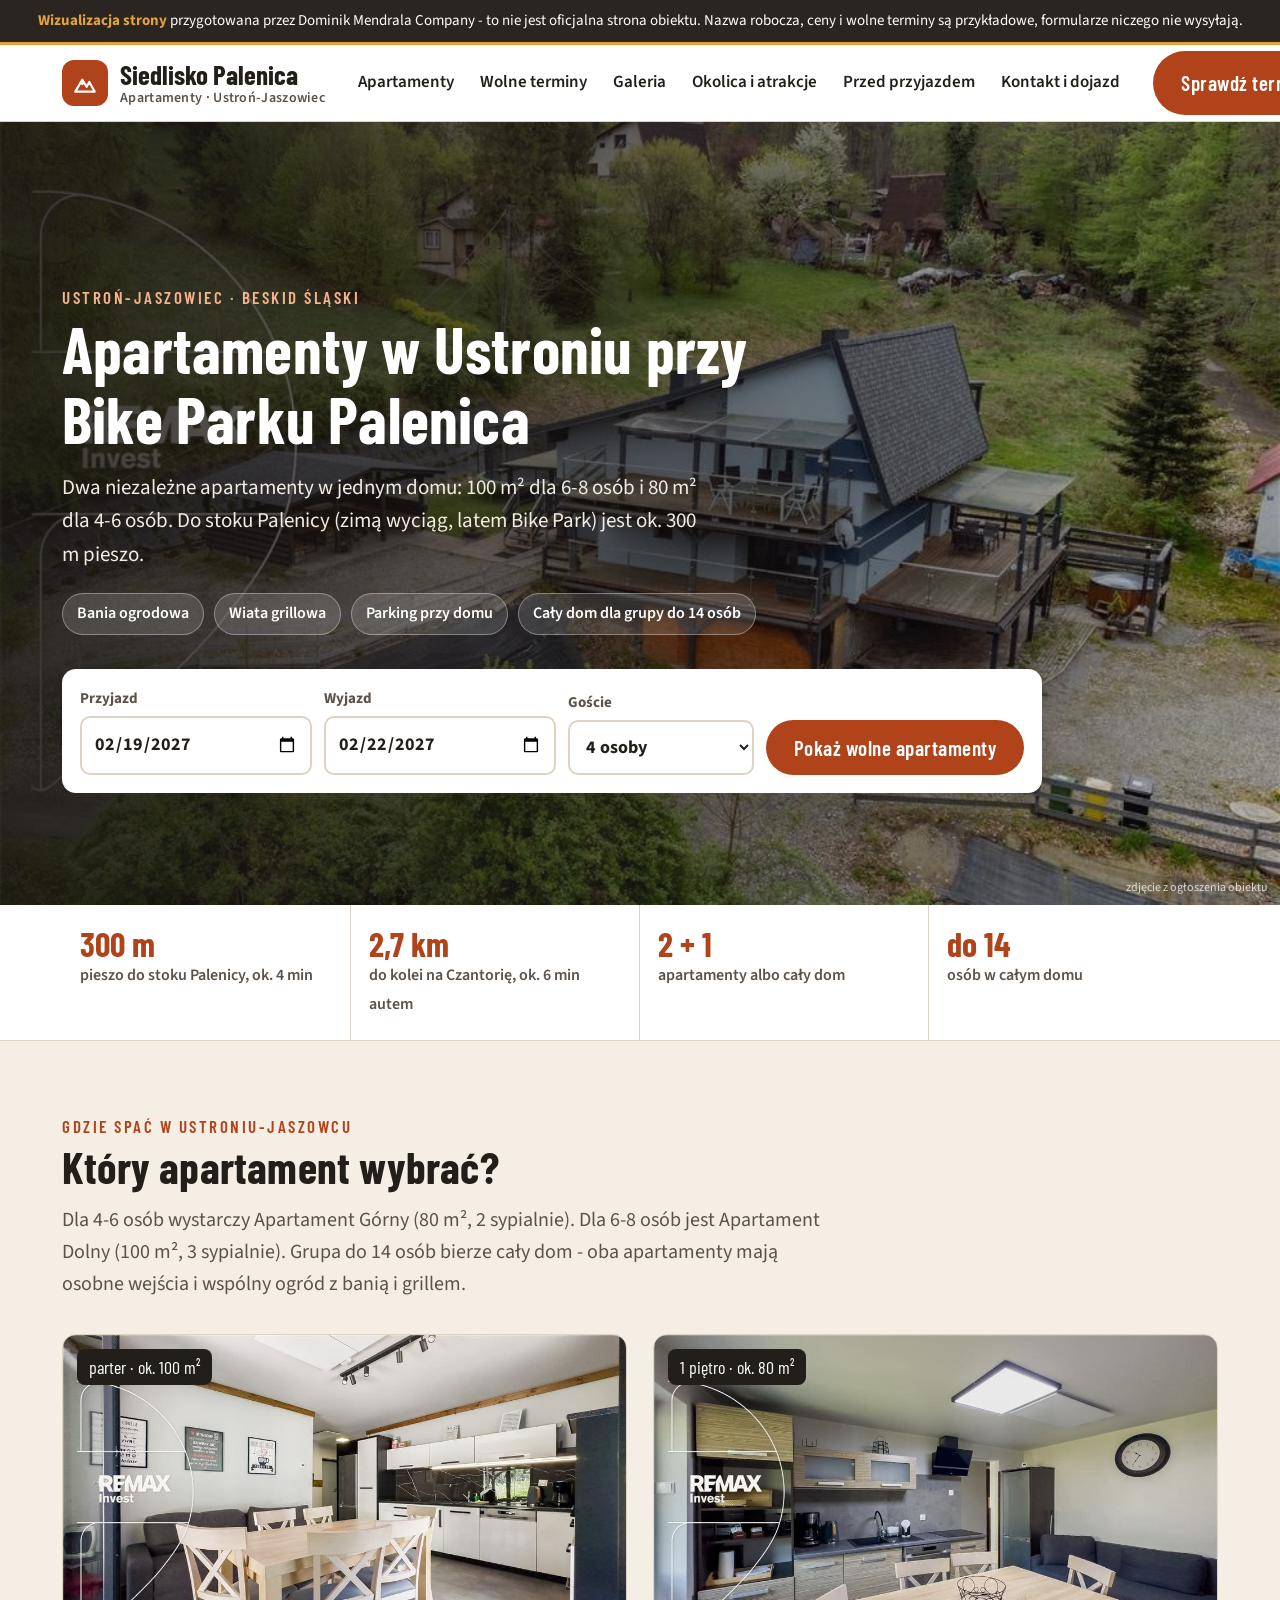
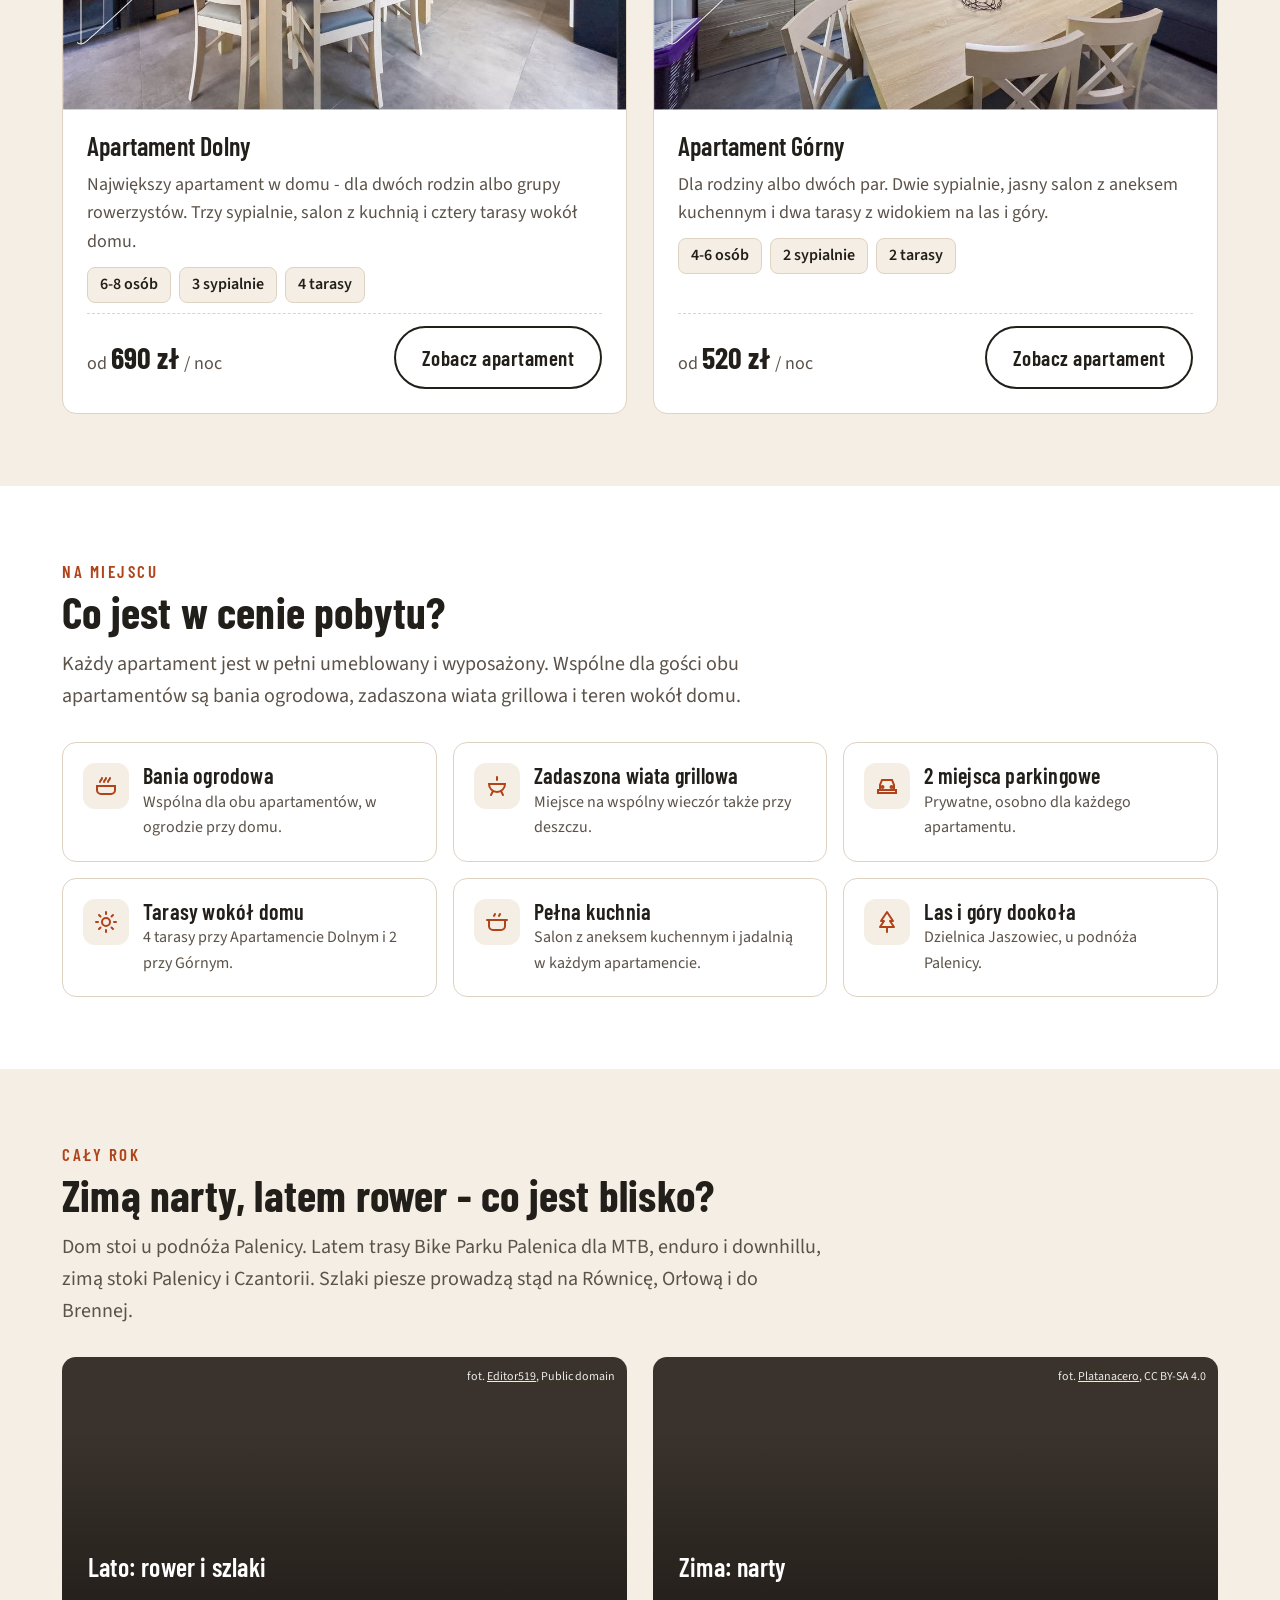
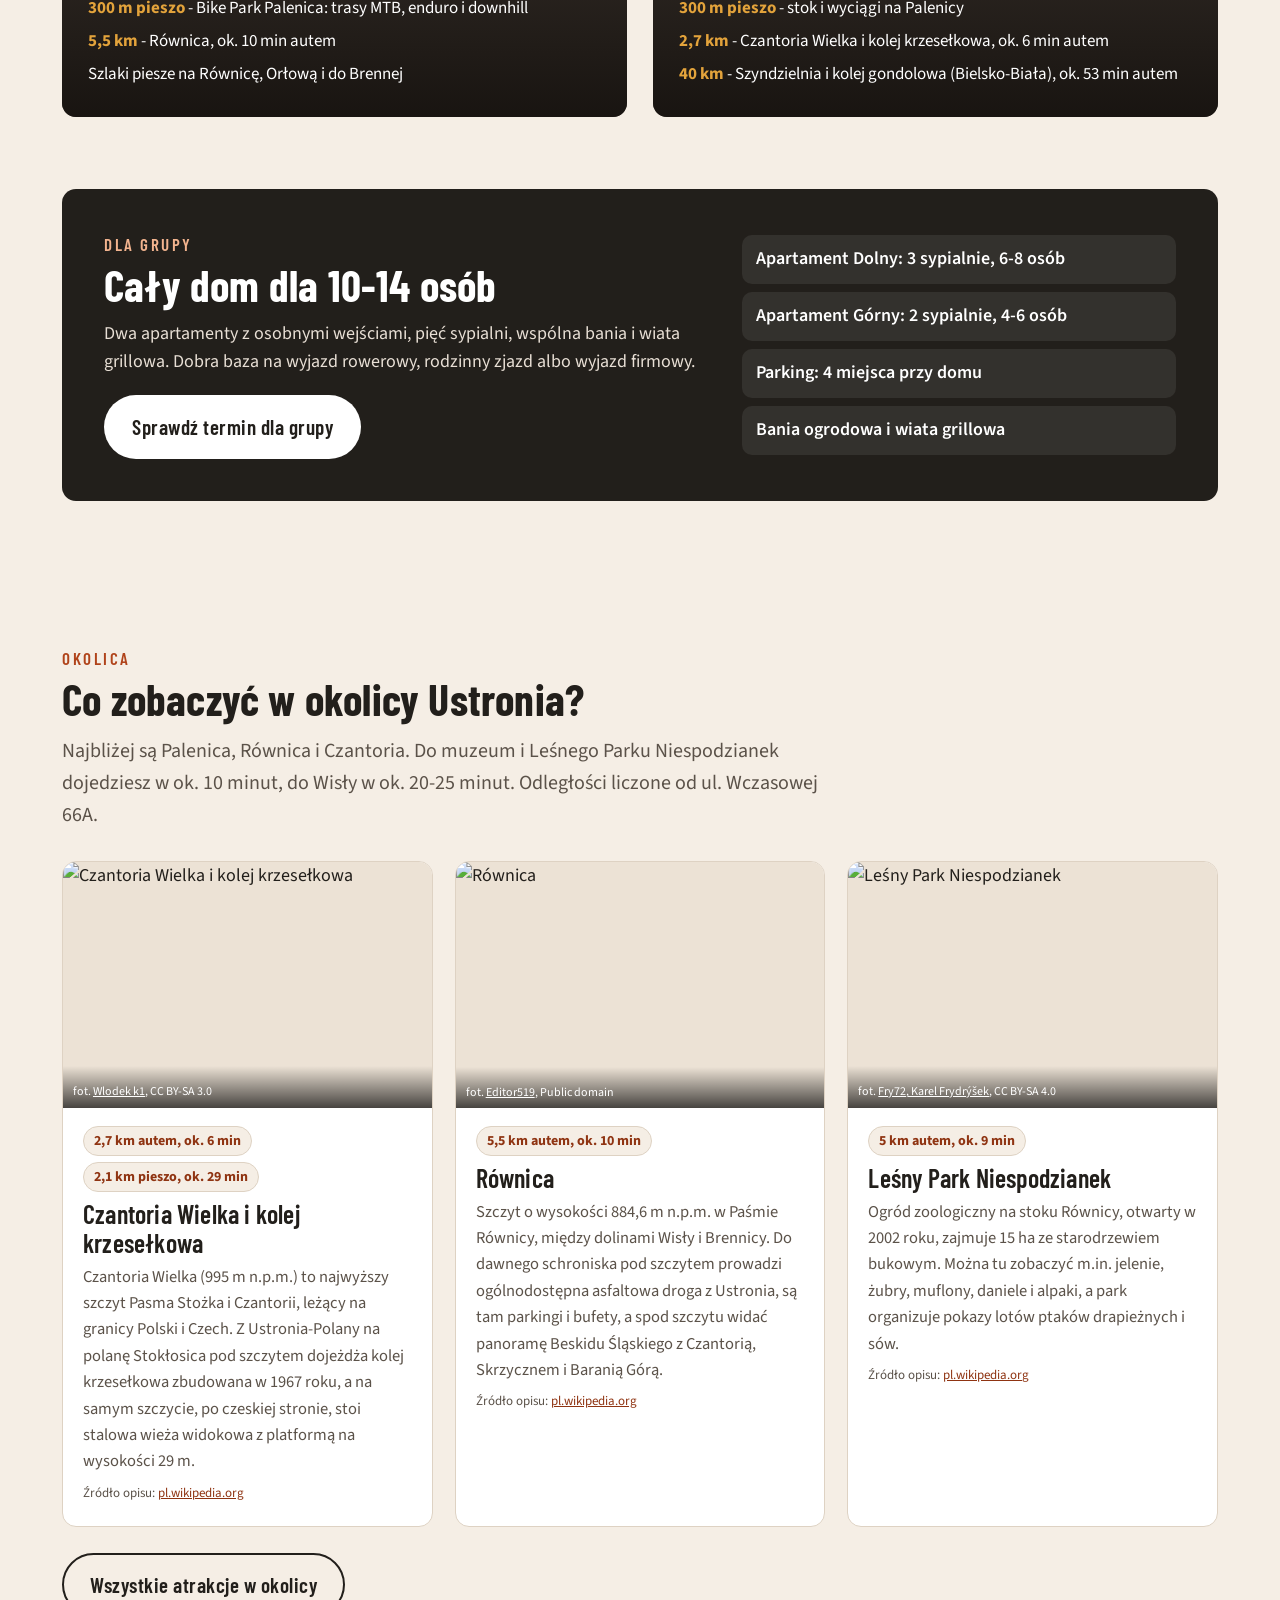
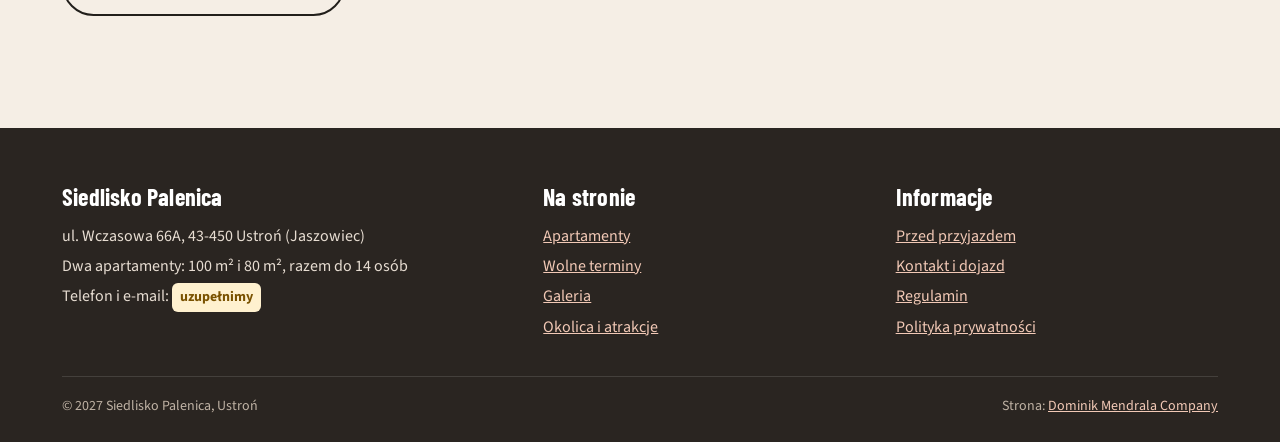
==== commit 80e87cee: "Przycisk w nagłówku w jednej linii" ====
--- a/index.html
+++ b/index.html
@@ -9,7 +9,7 @@
 <link rel="preconnect" href="https://fonts.googleapis.com">
 <link rel="preconnect" href="https://fonts.gstatic.com" crossorigin>
 <link rel="stylesheet" href="https://fonts.googleapis.com/css2?family=Barlow+Condensed:wght@600;700&family=Source+Sans+3:wght@400;600;700&display=swap">
-<link rel="stylesheet" href="assets/style.css?v=20261124b">
+<link rel="stylesheet" href="assets/style.css?v=20261124c">
 </head>
 <body data-base="" data-page="start">
 <div class="demo-bar"><span class="db-long"><b>Wizualizacja strony</b> przygotowana przez Dominik Mendrala Company - to nie jest oficjalna strona obiektu. Nazwa robocza, ceny i wolne terminy są przykładowe, formularze niczego nie wysyłają.</span><span class="db-short"><b>Próbka strony</b> - to nie jest oficjalna strona obiektu, ceny i terminy przykładowe</span></div>
@@ -126,6 +126,6 @@
   </div>
 </footer>
 <a class="btn btn-rust mobile-cta" href="rezerwacja/">Sprawdź wolne terminy</a>
-<script src="assets/app.js?v=20261124b"></script>
+<script src="assets/app.js?v=20261124c"></script>
 </body>
 </html>
--- a/assets/style.css
+++ b/assets/style.css
@@ -19,7 +19,7 @@
 .kicker{font-family:var(--head);font-weight:600;font-size:17px;letter-spacing:2.5px;text-transform:uppercase;color:var(--rust)}
 .lead{font-size:20px;color:var(--muted);max-width:760px;margin-top:12px}
 .muted{color:var(--muted)}
-.btn{display:inline-flex;align-items:center;justify-content:center;gap:8px;font-family:var(--head);font-size:21px;font-weight:600;letter-spacing:.5px;padding:13px 26px;border-radius:999px;border:2px solid transparent;cursor:pointer;text-decoration:none;transition:.15s}
+.btn{white-space:nowrap;display:inline-flex;align-items:center;justify-content:center;gap:8px;font-family:var(--head);font-size:21px;font-weight:600;letter-spacing:.5px;padding:13px 26px;border-radius:999px;border:2px solid transparent;cursor:pointer;text-decoration:none;transition:.15s}
 .btn-rust{background:var(--rust);color:#fff}
 .btn-rust:hover{background:var(--rust-d)}
 .btn-line{background:transparent;color:var(--ink);border-color:var(--ink)}
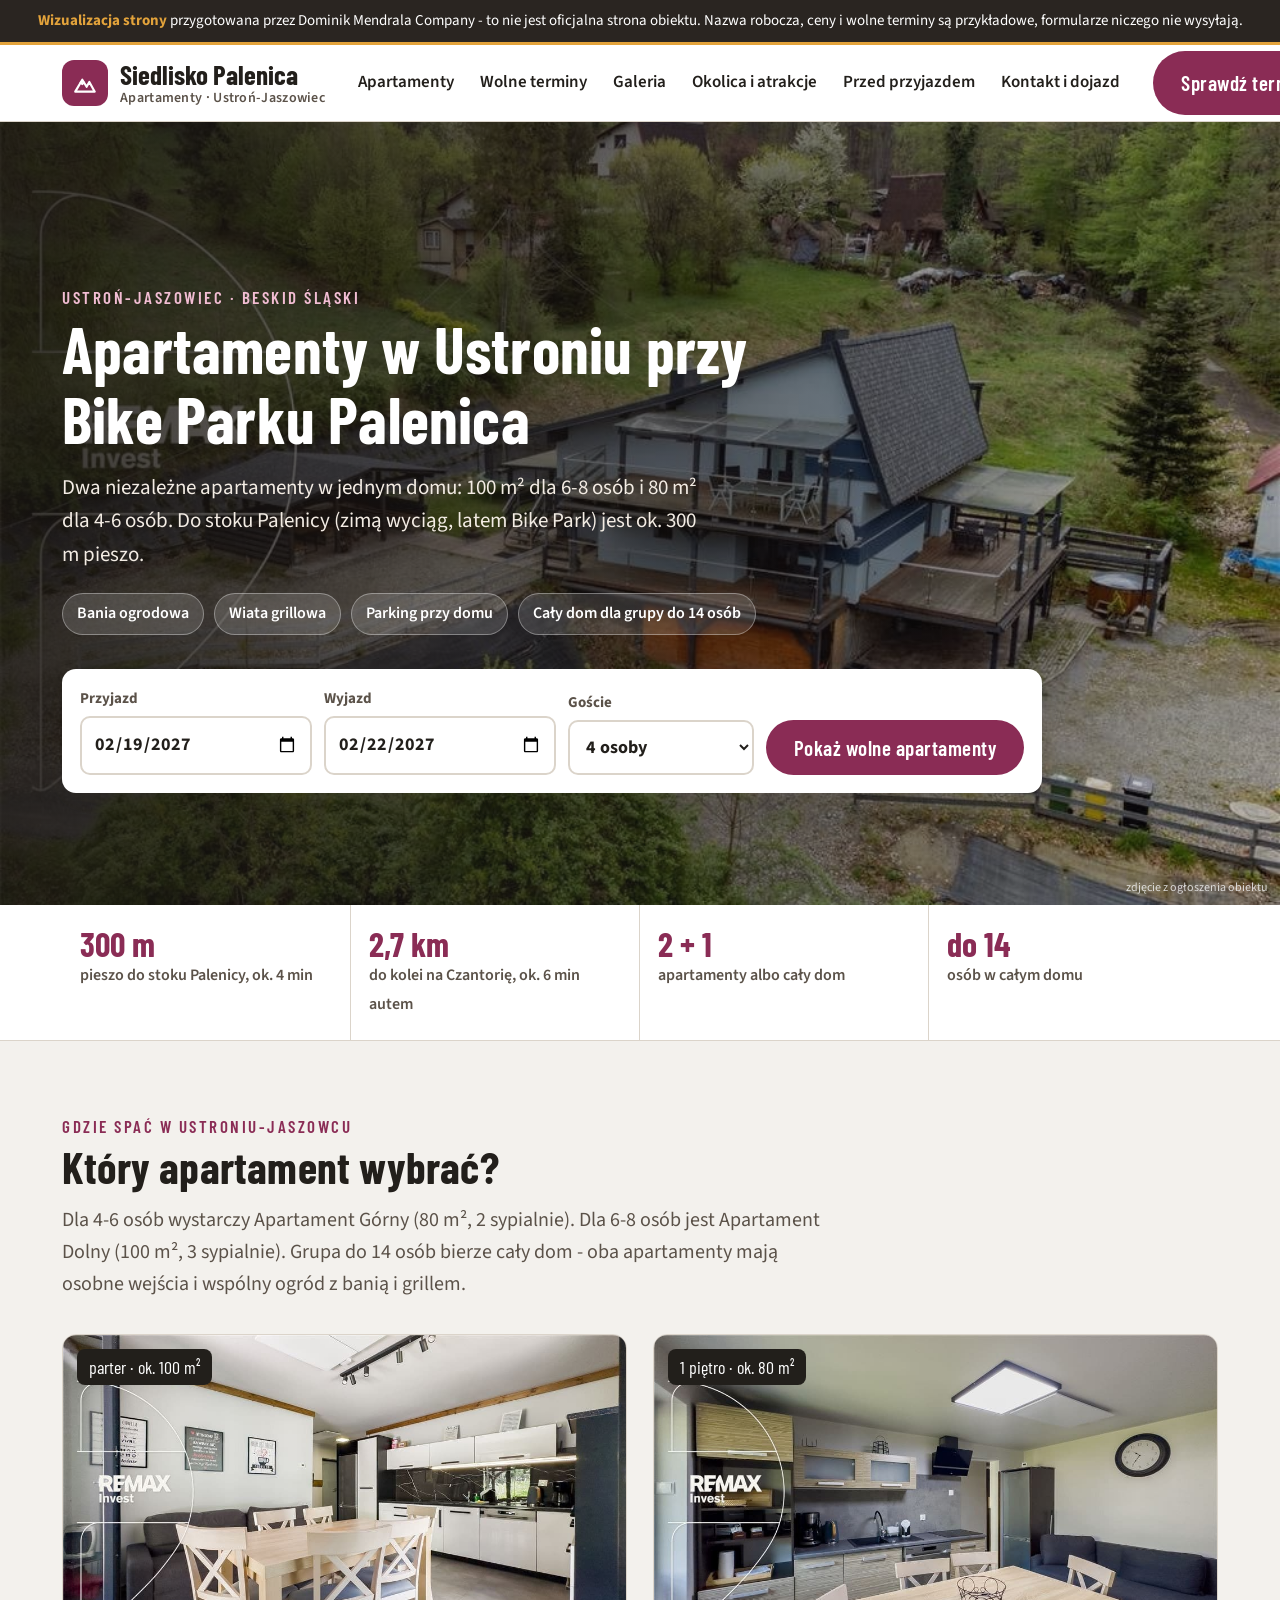
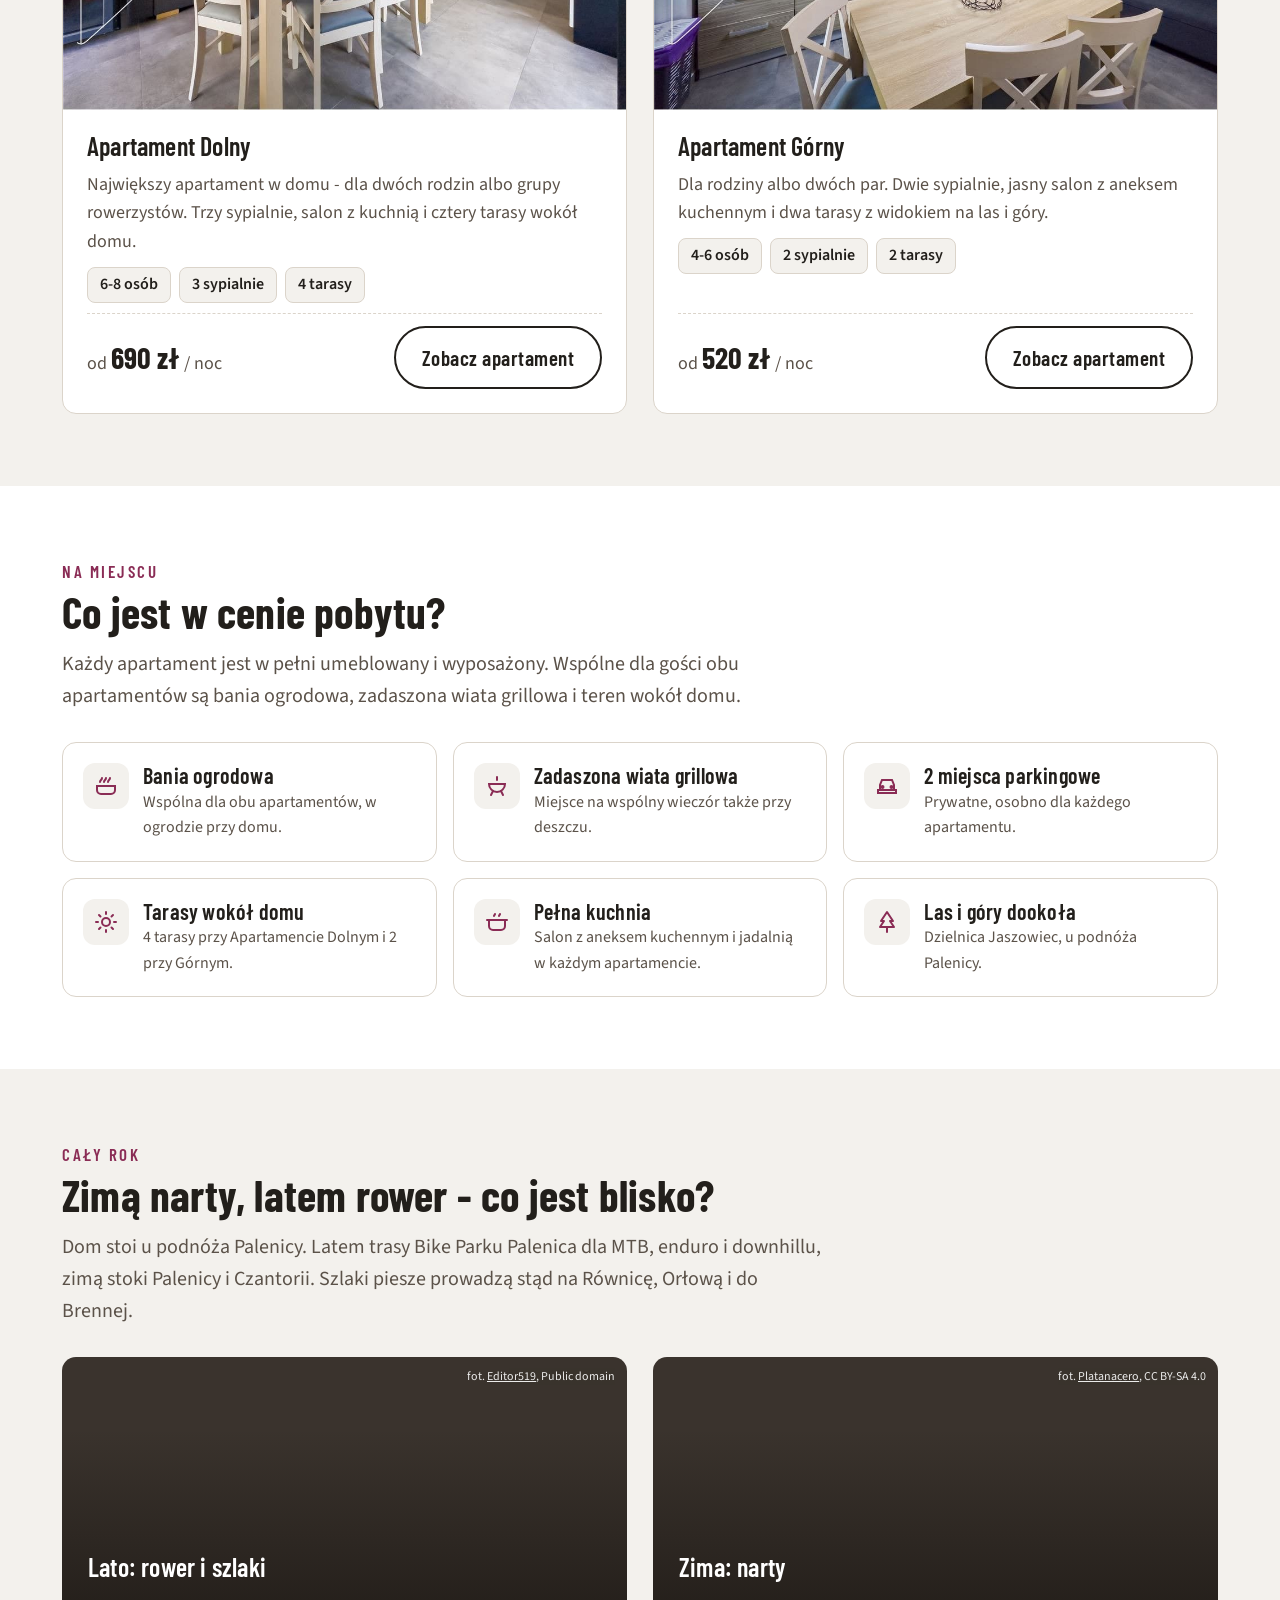
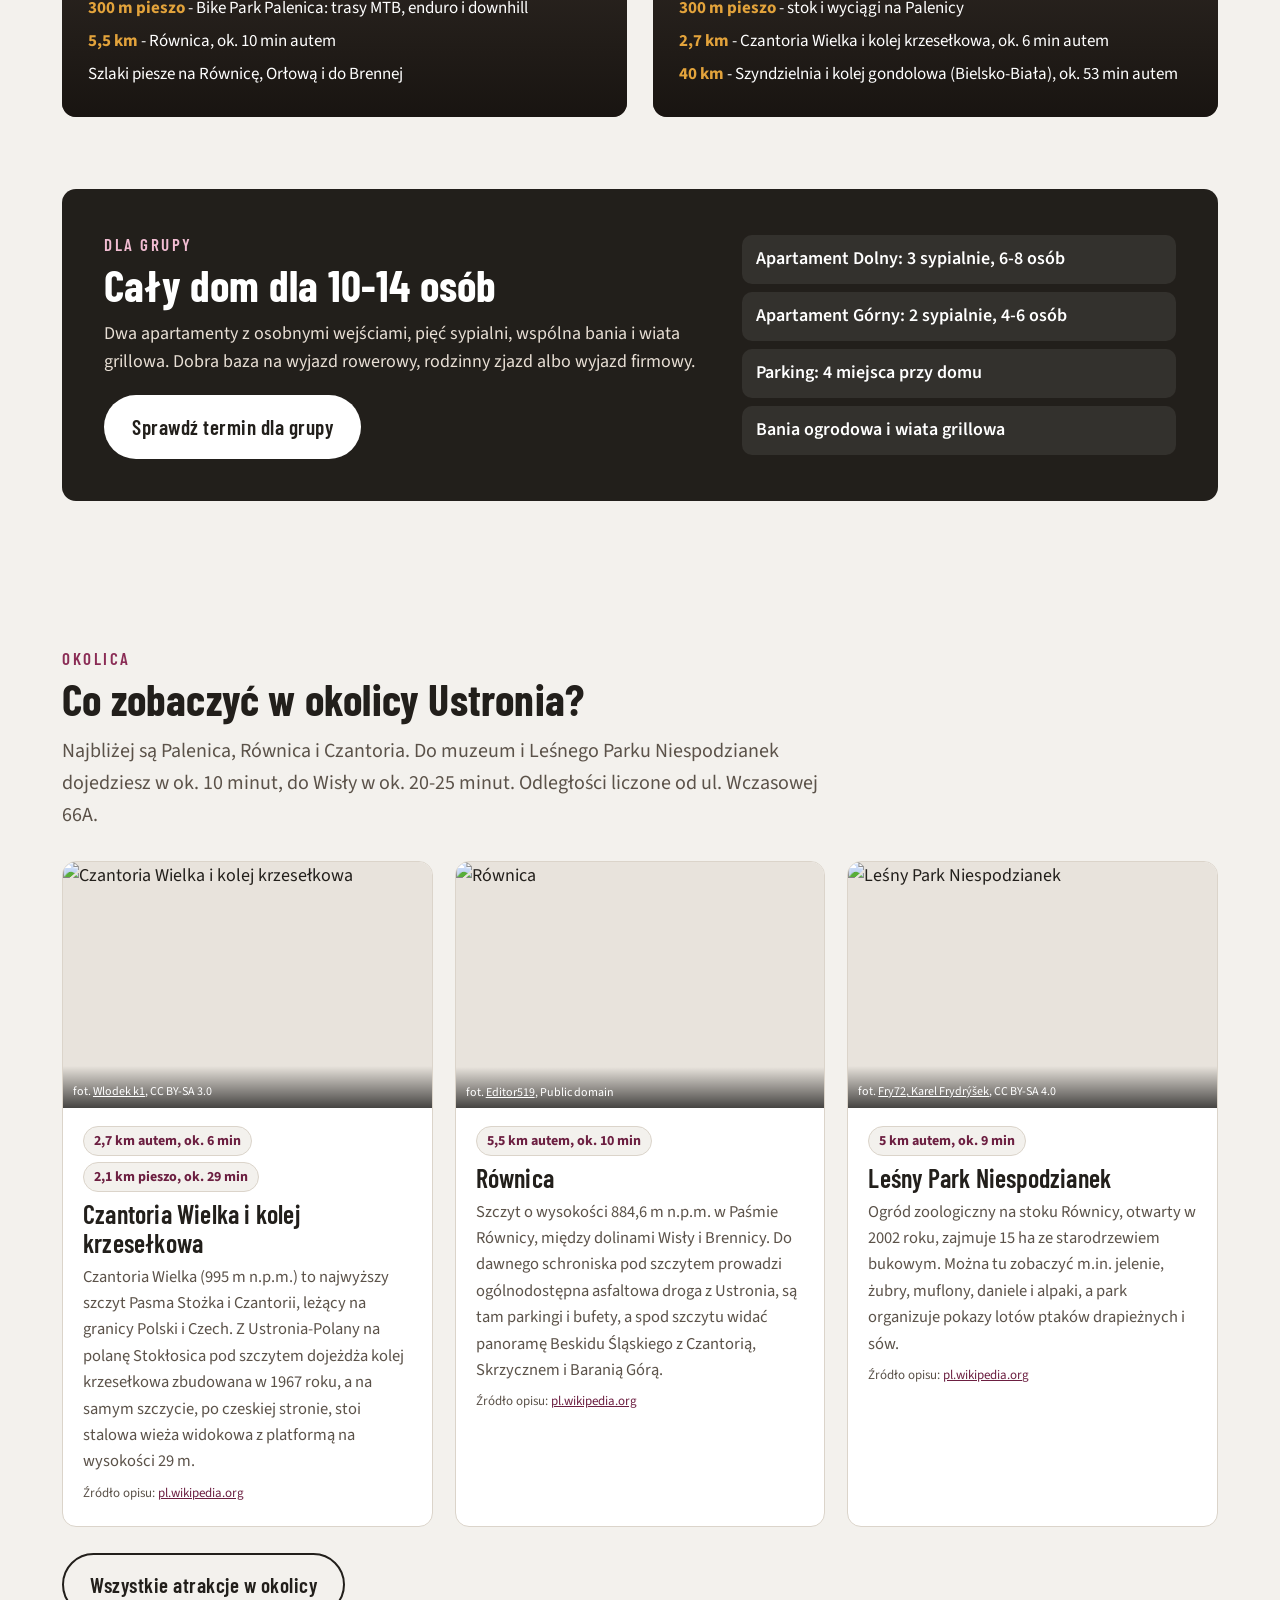
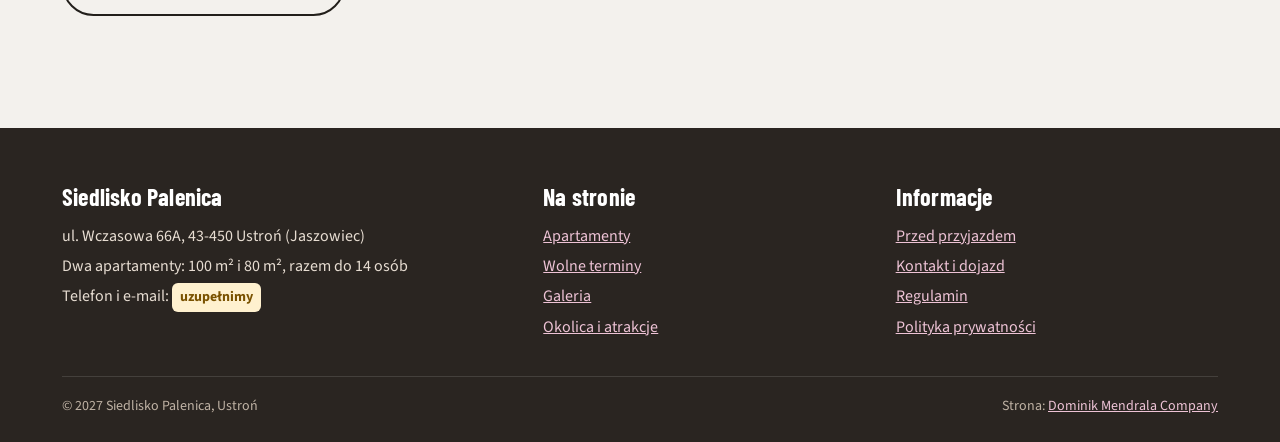
==== commit 04d9d6fd: "Kolor borówkowy zamiast rdzawego" ====
--- a/index.html
+++ b/index.html
@@ -9,7 +9,7 @@
 <link rel="preconnect" href="https://fonts.googleapis.com">
 <link rel="preconnect" href="https://fonts.gstatic.com" crossorigin>
 <link rel="stylesheet" href="https://fonts.googleapis.com/css2?family=Barlow+Condensed:wght@600;700&family=Source+Sans+3:wght@400;600;700&display=swap">
-<link rel="stylesheet" href="assets/style.css?v=20261124c">
+<link rel="stylesheet" href="assets/style.css?v=20261124d">
 </head>
 <body data-base="" data-page="start">
 <div class="demo-bar"><span class="db-long"><b>Wizualizacja strony</b> przygotowana przez Dominik Mendrala Company - to nie jest oficjalna strona obiektu. Nazwa robocza, ceny i wolne terminy są przykładowe, formularze niczego nie wysyłają.</span><span class="db-short"><b>Próbka strony</b> - to nie jest oficjalna strona obiektu, ceny i terminy przykładowe</span></div>
@@ -27,7 +27,7 @@
 <main>
 <section class="hero" style="background-image:url('img/dom-z-apartamentami-ustron-jaszowiec.jpg')">
   <div class="wrap">
-    <span class="kicker" style="color:#f3b48f">Ustroń-Jaszowiec · Beskid Śląski</span>
+    <span class="kicker" style="color:#f2bdd3">Ustroń-Jaszowiec · Beskid Śląski</span>
     <h1>Apartamenty w Ustroniu przy Bike Parku Palenica</h1>
     <p class="sub">Dwa niezależne apartamenty w jednym domu: 100 m² dla 6-8 osób i 80 m² dla 4-6 osób. Do stoku Palenicy (zimą wyciąg, latem Bike Park) jest ok. 300 m pieszo.</p>
     <div class="chips"><span class="chip">Bania ogrodowa</span><span class="chip">Wiata grillowa</span><span class="chip">Parking przy domu</span><span class="chip">Cały dom dla grupy do 14 osób</span></div>
@@ -91,7 +91,7 @@
 </div></section>
 <section style="padding-top:0"><div class="wrap">
   <div class="band">
-    <div><span class="kicker" style="color:#f3b48f">Dla grupy</span><h2>Cały dom dla 10-14 osób</h2><p>Dwa apartamenty z osobnymi wejściami, pięć sypialni, wspólna bania i wiata grillowa. Dobra baza na wyjazd rowerowy, rodzinny zjazd albo wyjazd firmowy.</p><a class="btn btn-light" style="margin-top:18px" href="rezerwacja/?apartament=cale&g=12">Sprawdź termin dla grupy</a></div>
+    <div><span class="kicker" style="color:#f2bdd3">Dla grupy</span><h2>Cały dom dla 10-14 osób</h2><p>Dwa apartamenty z osobnymi wejściami, pięć sypialni, wspólna bania i wiata grillowa. Dobra baza na wyjazd rowerowy, rodzinny zjazd albo wyjazd firmowy.</p><a class="btn btn-light" style="margin-top:18px" href="rezerwacja/?apartament=cale&g=12">Sprawdź termin dla grupy</a></div>
     <ul><li>Apartament Dolny: 3 sypialnie, 6-8 osób</li><li>Apartament Górny: 2 sypialnie, 4-6 osób</li><li>Parking: 4 miejsca przy domu</li><li>Bania ogrodowa i wiata grillowa</li></ul>
   </div>
 </div></section>
@@ -126,6 +126,6 @@
   </div>
 </footer>
 <a class="btn btn-rust mobile-cta" href="rezerwacja/">Sprawdź wolne terminy</a>
-<script src="assets/app.js?v=20261124c"></script>
+<script src="assets/app.js?v=20261124d"></script>
 </body>
 </html>
--- a/assets/style.css
+++ b/assets/style.css
@@ -1,7 +1,7 @@
-/* Wizualizacja - Siedlisko Palenica, Ustroń. Kolory: grafit, rdza, piasek. Czcionki: Barlow Condensed + Source Sans 3. */
+/* Wizualizacja - Siedlisko Palenica, Ustroń. Kolory: grafit, borówka, kamień. Czcionki: Barlow Condensed + Source Sans 3. */
 :root{
-  --ink:#221f1b; --muted:#5b5249; --rust:#b0431a; --rust-d:#8f3412; --sand:#f5eee5; --sand-2:#ece2d5;
-  --line:#ded2c3; --paper:#fff; --night:#2a2521; --amber:#e3a33b; --ok:#2f6b3a; --bad:#9b2c1c;
+  --ink:#221f1b; --muted:#5b5249; --rust:#8a2c55; --rust-d:#6c1f41; --sand:#f3f1ed; --sand-2:#e8e3dc;
+  --line:#dbd4ca; --paper:#fff; --night:#2a2521; --amber:#e3a33b; --ok:#2f6b3a; --bad:#9b2c1c;
   --r:14px; --shadow:0 10px 30px rgba(34,31,27,.12);
   --head:'Barlow Condensed',system-ui,sans-serif; --body:'Source Sans 3',system-ui,sans-serif;
 }
@@ -86,7 +86,7 @@
 .apt .from b{font-family:var(--head);font-size:30px}
 
 /* placeholder zdjęcia */
-.ph{width:100%;height:100%;min-height:200px;display:grid;place-items:center;text-align:center;padding:20px;background:repeating-linear-gradient(45deg,#e9dfd2,#e9dfd2 14px,#e3d7c8 14px,#e3d7c8 28px);color:var(--muted);font-weight:700;font-size:16px}
+.ph{width:100%;height:100%;min-height:200px;display:grid;place-items:center;text-align:center;padding:20px;background:repeating-linear-gradient(45deg,#ebe6df,#ebe6df 14px,#e4ded6 14px,#e4ded6 28px);color:var(--muted);font-weight:700;font-size:16px}
 .ph small{display:block;font-weight:600;font-size:14px}
 
 /* udogodnienia */
@@ -187,8 +187,8 @@
 .day.off,.day.past{background:#f3efea;color:#c5bab0;cursor:not-allowed}
 .day.empty{background:none}
 .day.start,.day.end{background:var(--rust);color:#fff}
-.day.start small,.day.end small{color:#ffe5d8}
-.day.in-range{background:#f6d5c4}
+.day.start small,.day.end small{color:#f9dce8}
+.day.in-range{background:#f1d2df}
 .legend{display:flex;flex-wrap:wrap;gap:16px;margin-top:14px;font-size:14px;color:var(--muted)}
 .legend i{display:inline-block;width:14px;height:14px;border-radius:4px;vertical-align:-2px;margin-right:6px}
 .summary{background:var(--paper);border:2px solid var(--ink);border-radius:var(--r);padding:20px;position:sticky;top:96px}
@@ -240,7 +240,7 @@
 footer{background:var(--night);color:#e7ddd2;padding:56px 0 24px;margin-top:40px}
 .foot{display:grid;grid-template-columns:1.4fr 1fr 1fr;gap:30px}
 footer h4{font-size:24px;color:#fff;margin-bottom:10px}
-footer a{color:#f2c9b6}
+footer a{color:#eec3d6}
 footer p{font-size:16px;line-height:1.9}
 .copy{display:flex;justify-content:space-between;gap:16px;flex-wrap:wrap;border-top:1px solid rgba(255,255,255,.12);margin-top:34px;padding-top:18px;font-size:14px;color:#bfb2a4}
 .mobile-cta{display:none}
